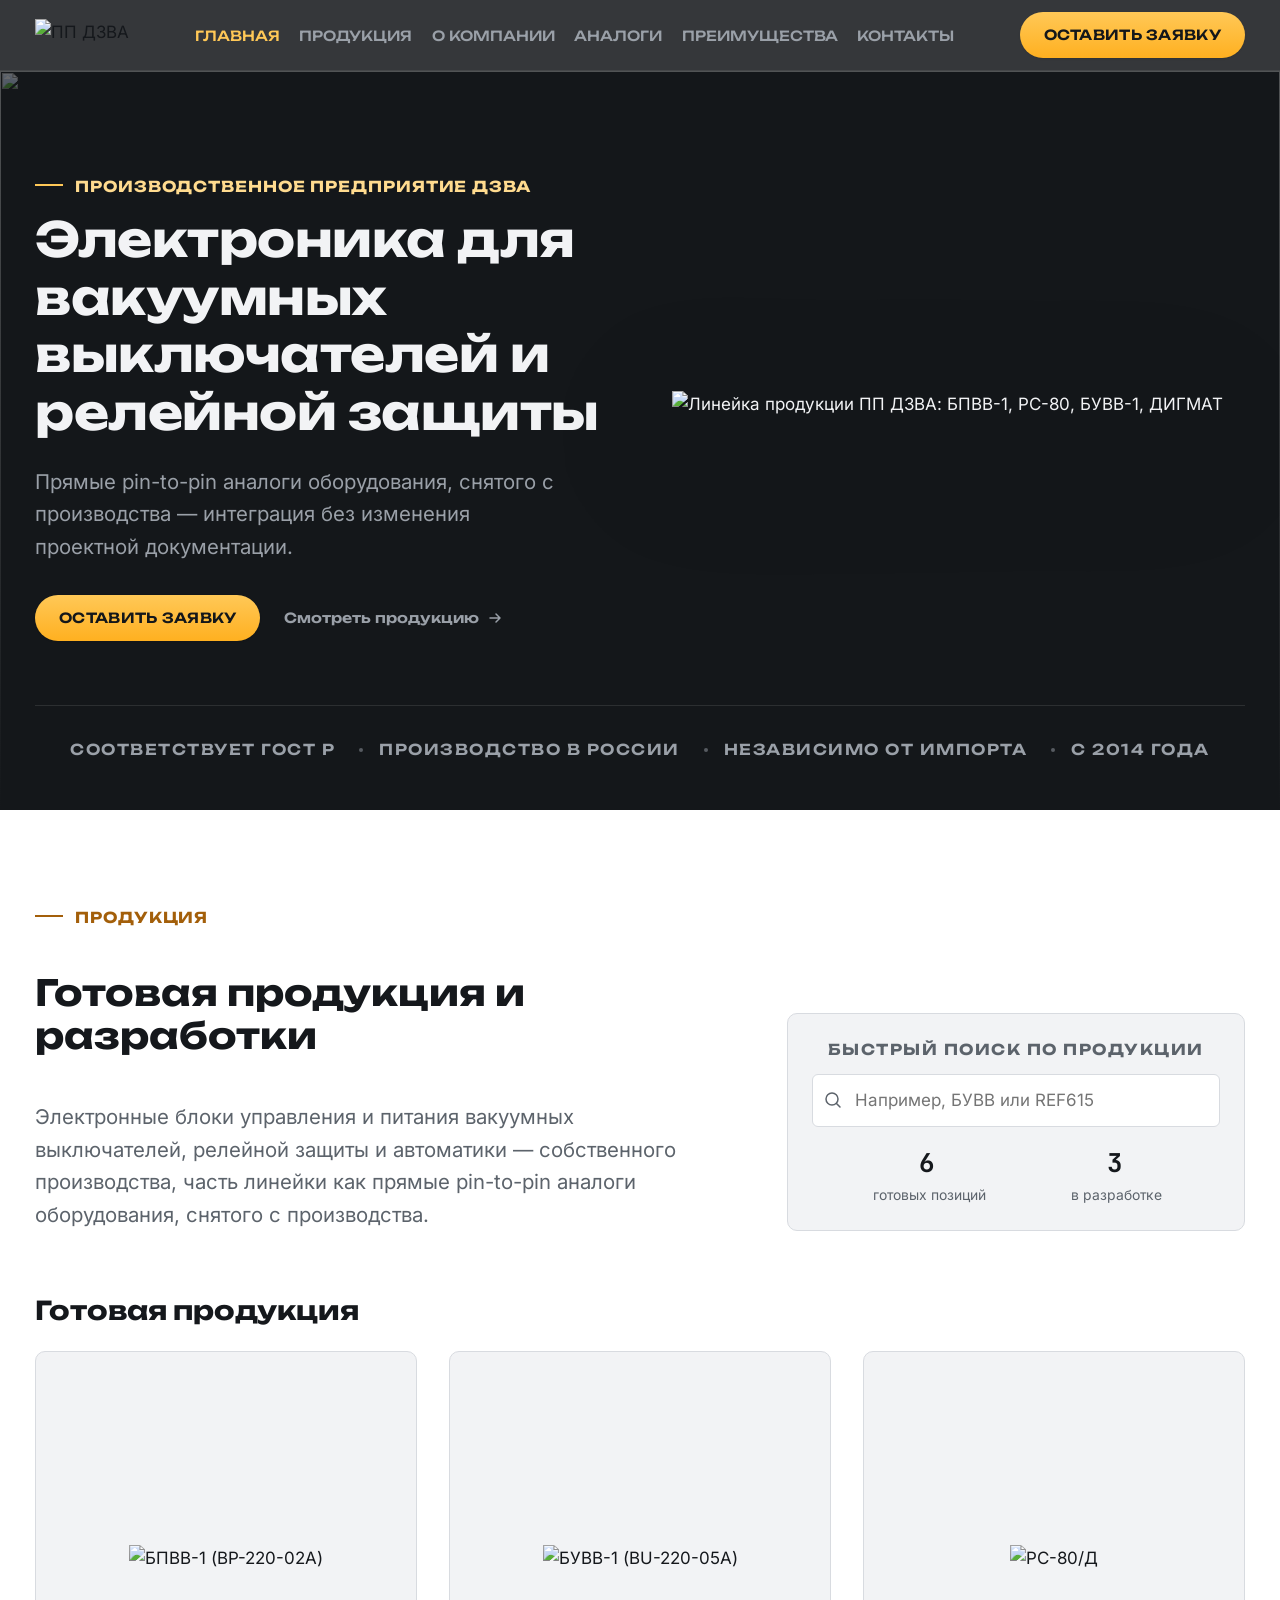
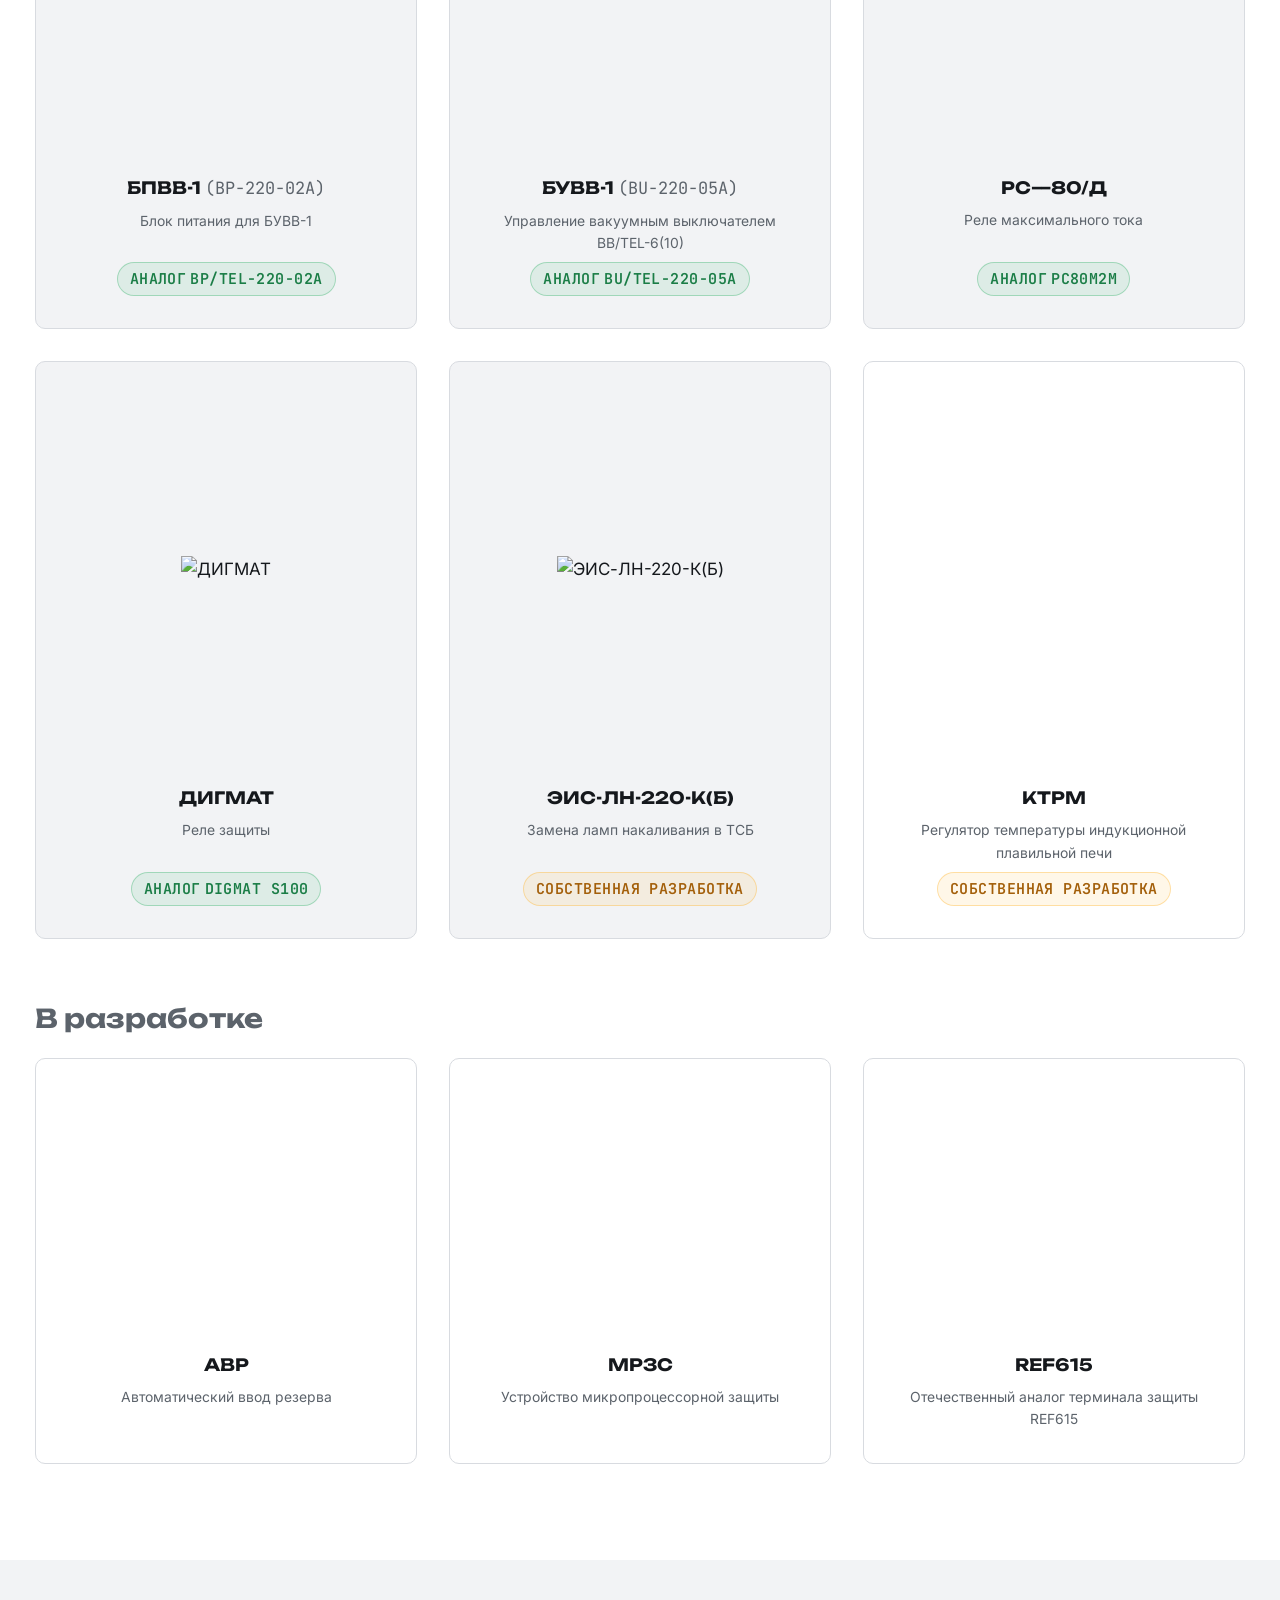
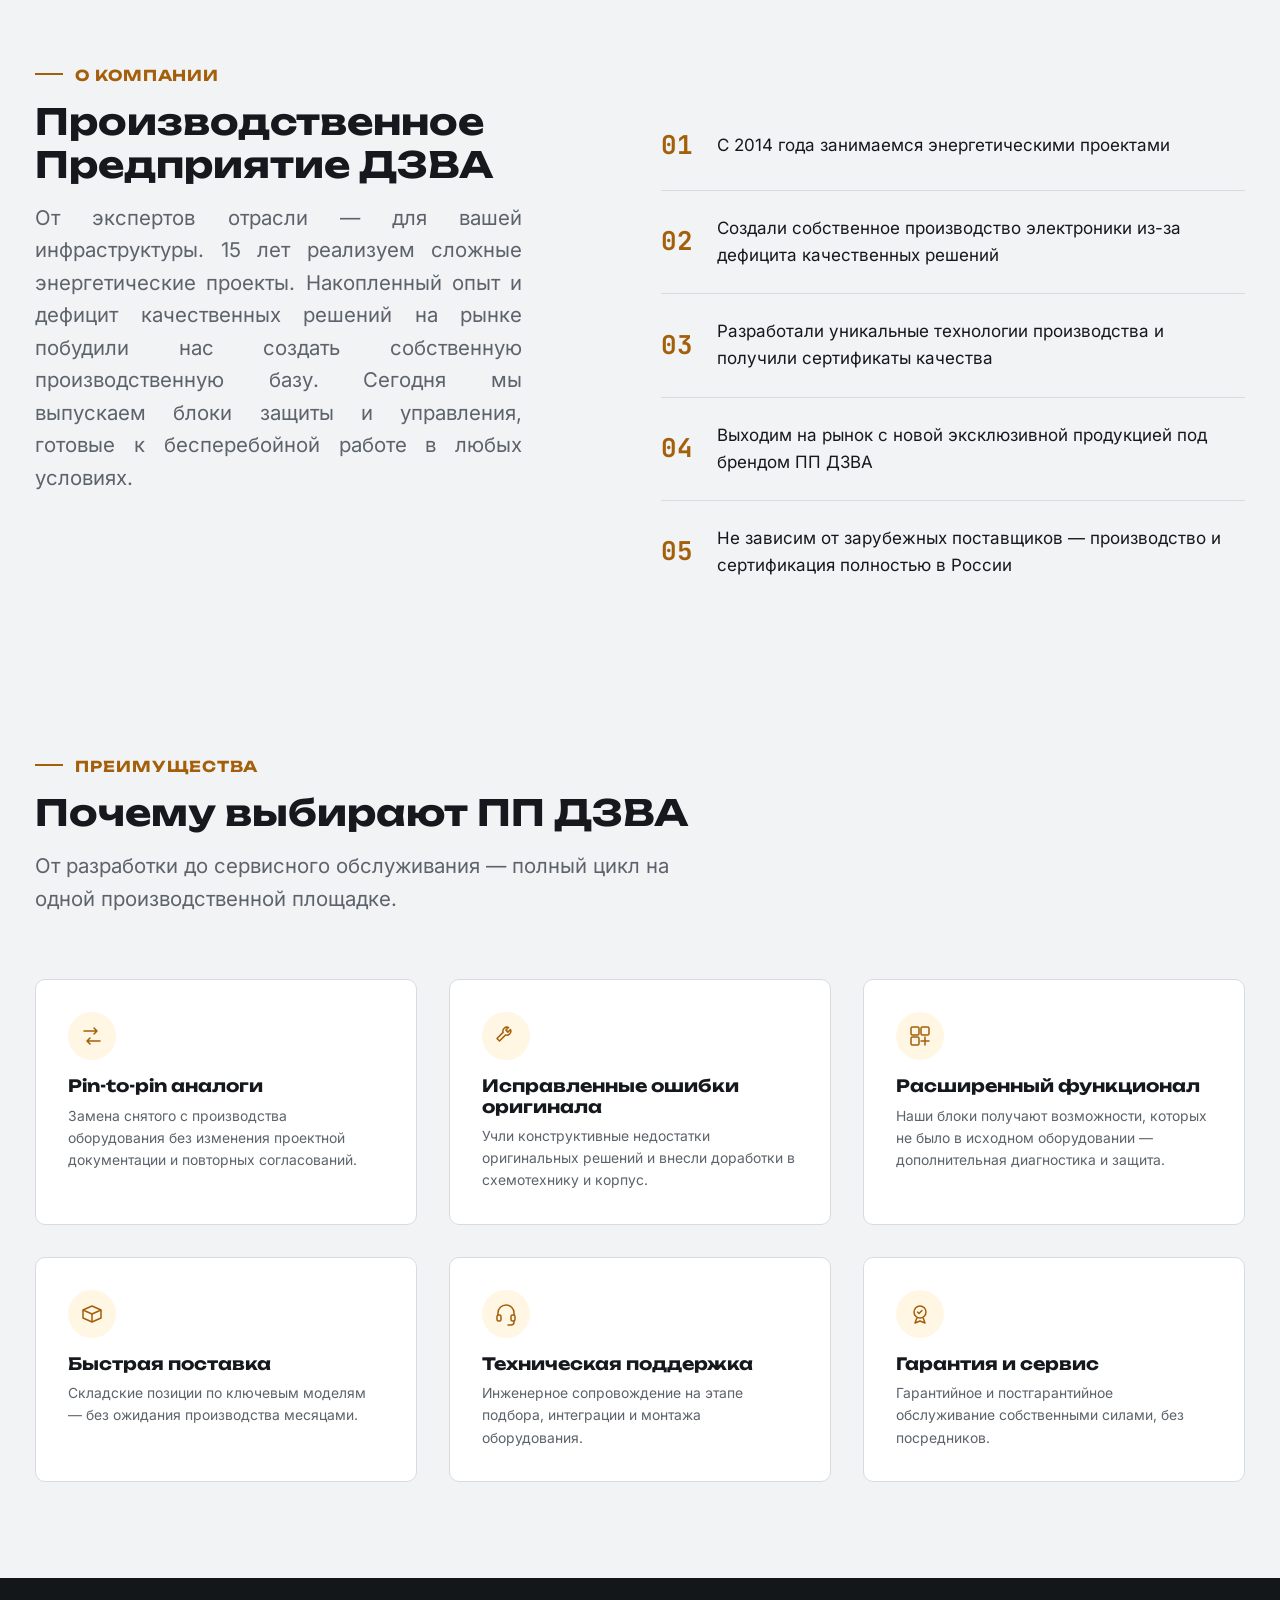
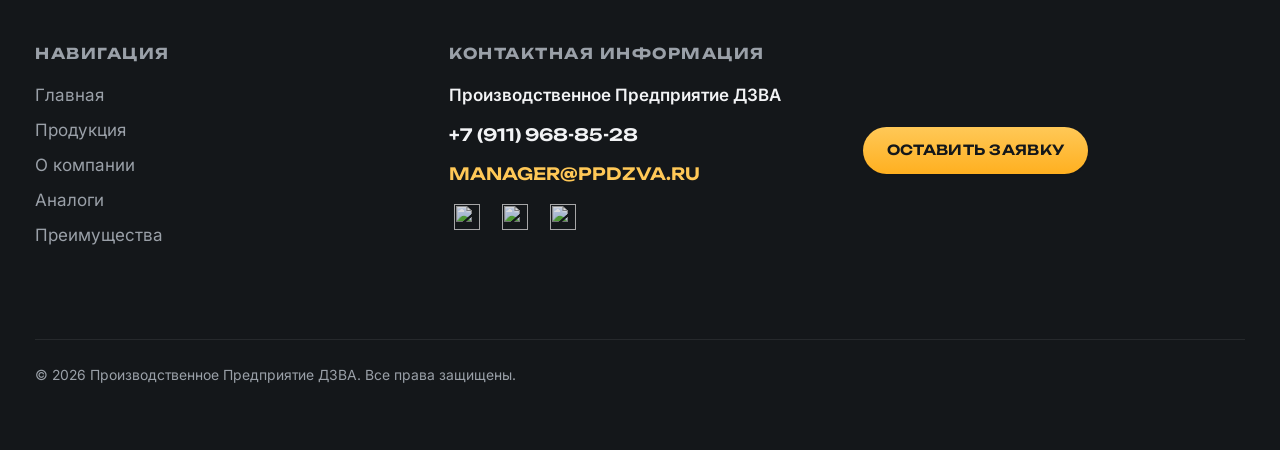
==== index.html @ 88341c97 "Fix trust-strip year typo and heading overflow on narrow screens Trust strip said "С 2024 года" whil" ====
<!DOCTYPE html>
<html lang="ru">
<head>
  <meta charset="UTF-8" />
  <meta name="viewport" content="width=device-width, initial-scale=1.0" />
  <title>ПП ДЗВА — аналоги оборудования вакуумных выключателей и релейной защиты</title>
  <meta
    name="description"
    content="Производственное Предприятие ДЗВА — pin-to-pin аналоги электронных блоков вакуумных выключателей и релейной защиты, снятых с производства или ушедших с рынка. Производство в России."
  />

  <meta property="og:type" content="website" />
  <meta property="og:site_name" content="ПП ДЗВА" />
  <meta property="og:title" content="ПП ДЗВА — аналоги оборудования вакуумных выключателей и релейной защиты" />
  <meta
    property="og:description"
    content="Pin-to-pin аналоги электронных блоков, снятых с производства или ушедших с рынка. Производство в России."
  />
  <!-- TODO: заменить на абсолютный URL после публикации сайта (домен ещё не определён) -->
  <meta property="og:image" content="img/hero/product-lineup.png" />

  <link rel="icon" href="img/icons/favicon.ico" />
  <link rel="stylesheet" href="css/fonts.css" />
  <link rel="stylesheet" href="css/tokens.css" />
  <link rel="stylesheet" href="css/base.css" />
  <link rel="stylesheet" href="css/components.css" />
  <link rel="stylesheet" href="css/home.css" />
</head>
<body>
  <!-- Затемнение и попап заявки — общие на все страницы, поведение см. js/components/popup.js -->
  <div class="overlay" id="overlay"></div>
  <div class="popup" id="popup" role="dialog" aria-modal="true" aria-labelledby="popup-title">
    <button class="popup__close" type="button" data-popup-close aria-label="Закрыть">&times;</button>
    <img src="img/icons/fz152-cat.png" alt="" class="popup__image" />
    <h2 id="popup-title" class="popup__title">Мы не собираем персональные данные</h2>
    <p class="popup__text">
      Мы честно пытались прочитать ФЗ-152, но уснули на второй странице. Чтобы не злить Роскомнадзор и крепко спать,
      мы просто не собираем ваши данные.
    </p>
    <p class="popup__text popup__text--strong">Напишите или позвоните нам</p>
    <div class="popup__contacts">
      <a href="tel:+79119688528" class="popup__phone">+7 (911) 968-85-28</a>
      <a href="mailto:manager@ppdzva.ru?subject=Запрос из сайта" class="popup__mail">MANAGER@PPDZVA.RU</a>
    </div>
    <button class="btn btn--outline popup__ok" type="button" data-popup-close>Хорошо</button>
  </div>

  <!-- Общая шапка — переносится без изменений на все страницы (products/*.html, analogs.html) -->
  <header class="site-header">
    <div class="container site-header__row">
      <a href="index.html" class="site-header__logo">
        <img src="img/icons/logo-dzva.png" alt="ПП ДЗВА" class="site-header__logo-img" />
      </a>
      <nav class="site-nav">
        <button class="site-nav__burger" type="button" aria-expanded="false" aria-controls="site-nav-list" aria-label="Открыть меню">
          <span class="site-nav__burger-line"></span>
          <span class="site-nav__burger-line"></span>
          <span class="site-nav__burger-line"></span>
        </button>
        <ul class="site-nav__list" id="site-nav-list">
          <li><a href="index.html#hero" class="site-nav__link site-nav__link--active">Главная</a></li>
          <li><a href="index.html#products" class="site-nav__link">Продукция</a></li>
          <li><a href="index.html#about" class="site-nav__link">О компании</a></li>
          <li><a href="analogs.html" class="site-nav__link">Аналоги</a></li>
          <li><a href="index.html#advantages" class="site-nav__link">Преимущества</a></li>
          <li><a href="index.html#contacts" class="site-nav__link">Контакты</a></li>
        </ul>
      </nav>
      <button class="btn btn--gold site-header__cta" type="button" data-popup-open>Оставить заявку</button>
    </div>
  </header>

  <main>
    <!-- ============ HERO ============ -->
    <section class="hero" id="hero">
      <div class="hero__bg" aria-hidden="true">
        <img src="img/backgrounds/hero-circuit.jpg" alt="" loading="eager" />
      </div>
      <div class="container hero__inner">
        <div class="hero__copy">
          <p class="hero__eyebrow">
            <span class="hero__eyebrow-mark" aria-hidden="true"></span>
            Производственное Предприятие&nbsp;ДЗВА
          </p>
          <h1 class="hero__title">Электроника для вакуумных выключателей и релейной защиты</h1>
          <p class="hero__fact">
            Прямые pin-to-pin аналоги оборудования, снятого с производства — интеграция без изменения проектной
            документации.
          </p>
          <div class="hero__actions">
            <button class="btn btn--gold" type="button" data-popup-open>Оставить заявку</button>
            <a href="#products" class="hero__scroll-hint">
              Смотреть продукцию
              <svg width="16" height="16" viewBox="0 0 16 16" fill="none" aria-hidden="true">
                <path d="M3 8h10M9 4l4 4-4 4" stroke="currentColor" stroke-width="1.5" stroke-linecap="round" stroke-linejoin="round" />
              </svg>
            </a>
          </div>
        </div>
        <div class="hero__visual">
          <img
            src="img/hero/product-lineup.png"
            alt="Линейка продукции ПП ДЗВА: БПВВ-1, РС-80, БУВВ-1, ДИГМАТ"
            class="hero__visual-img"
            loading="eager"
          />
        </div>
      </div>
      <div class="container">
        <div class="trust-strip">
          <span class="trust-strip__item">Соответствует ГОСТ Р</span>
          <span class="trust-strip__item">Производство в России</span>
          <span class="trust-strip__item">Независимо от импорта</span>
          <span class="trust-strip__item">С 2014 года</span>
        </div>
      </div>
    </section>

    <!-- ============ ПРОДУКЦИЯ ============ -->
    <section class="products" id="products">
      <div class="container">
        <div class="products__intro-row">
          <div class="products__intro">
            <p class="section-eyebrow">
              <span class="section-eyebrow-mark" aria-hidden="true"></span>
              Продукция
            </p>
            <h2 class="products__title">Готовая продукция и разработки</h2>
            <p class="products__lead">
              Электронные блоки управления и питания вакуумных выключателей, релейной защиты и автоматики —
              собственного производства, часть линейки как прямые pin-to-pin аналоги оборудования, снятого с
              производства.
            </p>
          </div>
          <div class="products__finder">
            <label for="product-search" class="products__finder-label">Быстрый поиск по продукции</label>
            <div class="products__finder-input-wrap">
              <svg width="18" height="18" viewBox="0 0 18 18" fill="none" aria-hidden="true" class="products__finder-icon">
                <circle cx="8" cy="8" r="6" stroke="currentColor" stroke-width="1.5" />
                <path d="M16 16L12.5 12.5" stroke="currentColor" stroke-width="1.5" stroke-linecap="round" />
              </svg>
              <input
                type="search"
                id="product-search"
                class="products__finder-input"
                placeholder="Например, БУВВ или REF615"
                autocomplete="off"
              />
            </div>
            <p class="products__finder-empty" data-search-empty hidden>Ничего не найдено — попробуйте другой запрос.</p>
            <div class="products__finder-stats">
              <span><strong>6</strong>&nbsp;готовых позиций</span>
              <span><strong>3</strong>&nbsp;в разработке</span>
            </div>
          </div>
        </div>

        <h3 class="products__group-title">Готовая продукция</h3>
        <div class="product-grid">
          <a href="products/bpvv.html" class="product-card">
            <div class="product-card__img-wrap">
              <img src="img/products/bpvv/bpvv-card.png" alt="БПВВ-1 (BP-220-02A)" class="product-card__img" loading="lazy" />
            </div>
            <p class="product-card__name">БПВВ-1 <span class="product-card__code">(BP-220-02A)</span></p>
            <p class="product-card__subname">Блок питания для БУВВ-1</p>
            <span class="badge badge--analog">Аналог <span class="badge__code">BP/TEL-220-02A</span></span>
          </a>
          <a href="products/buvv.html" class="product-card">
            <div class="product-card__img-wrap">
              <img src="img/products/buvv/buvv-card.png" alt="БУВВ-1 (BU-220-05A)" class="product-card__img" loading="lazy" />
            </div>
            <p class="product-card__name">БУВВ-1 <span class="product-card__code">(BU-220-05A)</span></p>
            <p class="product-card__subname">Управление вакуумным выключателем <span class="nowrap">ВВ/TEL-6(10)</span></p>
            <span class="badge badge--analog">Аналог <span class="badge__code">BU/TEL-220-05A</span></span>
          </a>
          <a href="products/rs80.html" class="product-card">
            <div class="product-card__img-wrap">
              <img src="img/products/rs80/rs80-card.png" alt="РС-80/Д" class="product-card__img" loading="lazy" />
            </div>
            <p class="product-card__name">РС—80/Д</p>
            <p class="product-card__subname">Реле максимального тока</p>
            <span class="badge badge--analog">Аналог <span class="badge__code">РС80М2М</span></span>
          </a>
          <a href="products/digmat.html" class="product-card">
            <div class="product-card__img-wrap">
              <img src="img/products/digmat/digmat-card.png" alt="ДИГМАТ" class="product-card__img" loading="lazy" />
            </div>
            <p class="product-card__name">ДИГМАТ</p>
            <p class="product-card__subname">Реле защиты</p>
            <span class="badge badge--analog">Аналог <span class="badge__code">DIGmat S100</span></span>
          </a>
          <a href="products/eis-ln-220-kb.html" class="product-card">
            <div class="product-card__img-wrap">
              <img src="img/products/eis-ln-220-kb/eis1.webp" alt="ЭИС-ЛН-220-К(Б)" class="product-card__img" loading="lazy" />
            </div>
            <p class="product-card__name">ЭИС-ЛН-220-К(Б)</p>
            <p class="product-card__subname">Замена ламп накаливания в ТСБ</p>
            <span class="badge badge--original">Собственная разработка</span>
          </a>
          <div class="product-card product-card--pending">
            <div class="product-card__img-wrap">
              <img src="img/icons/placeholder-device.png" alt="" class="product-card__img" loading="lazy" />
            </div>
            <p class="product-card__name">КТРМ</p>
            <p class="product-card__subname">Регулятор температуры индукционной плавильной печи</p>
            <span class="badge badge--original">Собственная разработка</span>
          </div>
        </div>

        <h3 class="products__group-title products__group-title--dev">В разработке</h3>
        <div class="product-grid product-grid--dev">
          <div class="product-card product-card--dev">
            <div class="product-card__img-wrap">
              <img src="img/icons/placeholder-device.png" alt="" class="product-card__img" loading="lazy" />
            </div>
            <p class="product-card__name">АВР</p>
            <p class="product-card__subname">Автоматический ввод резерва</p>
          </div>
          <div class="product-card product-card--dev">
            <div class="product-card__img-wrap">
              <img src="img/icons/placeholder-device.png" alt="" class="product-card__img" loading="lazy" />
            </div>
            <p class="product-card__name">МРЗС</p>
            <p class="product-card__subname">Устройство микропроцессорной защиты</p>
          </div>
          <div class="product-card product-card--dev">
            <div class="product-card__img-wrap">
              <img src="img/icons/placeholder-device.png" alt="" class="product-card__img" loading="lazy" />
            </div>
            <p class="product-card__name">REF615</p>
            <p class="product-card__subname">Отечественный аналог терминала защиты REF615</p>
          </div>
        </div>
      </div>
    </section>

    <!-- ============ О КОМПАНИИ ============ -->
    <section class="about" id="about">
      <div class="container about__inner">
        <div class="about__intro">
          <p class="section-eyebrow">
            <span class="section-eyebrow-mark" aria-hidden="true"></span>
            О компании
          </p>
          <h2 class="about__title">Производственное Предприятие ДЗВА</h2>
          <p class="about__lead">
            От экспертов отрасли — для вашей инфраструктуры. 15 лет реализуем сложные энергетические проекты.
            Накопленный опыт и дефицит качественных решений на рынке побудили нас создать собственную
            производственную базу. Сегодня мы выпускаем блоки защиты и управления, готовые к бесперебойной работе в
            любых условиях.
          </p>
        </div>
        <ul class="about__facts">
          <li class="about__fact">
            <span class="about__fact-index">01</span>
            <p class="about__fact-text">С 2014 года занимаемся энергетическими проектами</p>
          </li>
          <li class="about__fact">
            <span class="about__fact-index">02</span>
            <p class="about__fact-text">Создали собственное производство электроники из-за дефицита качественных решений</p>
          </li>
          <li class="about__fact">
            <span class="about__fact-index">03</span>
            <p class="about__fact-text">Разработали уникальные технологии производства и получили сертификаты качества</p>
          </li>
          <li class="about__fact">
            <span class="about__fact-index">04</span>
            <p class="about__fact-text">Выходим на рынок с новой эксклюзивной продукцией под брендом ПП ДЗВА</p>
          </li>
          <li class="about__fact">
            <span class="about__fact-index">05</span>
            <p class="about__fact-text">Не зависим от зарубежных поставщиков — производство и сертификация полностью в России</p>
          </li>
        </ul>
      </div>
    </section>

    <!-- ============ ПРЕИМУЩЕСТВА ============ -->
    <section class="advantages" id="advantages">
      <div class="container">
        <div class="advantages__intro">
          <p class="section-eyebrow">
            <span class="section-eyebrow-mark" aria-hidden="true"></span>
            Преимущества
          </p>
          <h2 class="advantages__title">Почему выбирают ПП ДЗВА</h2>
          <p class="advantages__lead">
            От разработки до сервисного обслуживания — полный цикл на одной производственной площадке.
          </p>
        </div>
        <div class="advantages__grid">
          <div class="advantage-card">
            <div class="advantage-card__icon" aria-hidden="true">
              <svg width="24" height="24" viewBox="0 0 24 24" fill="none">
                <path d="M4 7h13M17 7l-3-3M17 7l-3 3" stroke="currentColor" stroke-width="1.5" stroke-linecap="round" stroke-linejoin="round" />
                <path d="M20 17H7M7 17l3-3M7 17l3 3" stroke="currentColor" stroke-width="1.5" stroke-linecap="round" stroke-linejoin="round" />
              </svg>
            </div>
            <h3 class="advantage-card__title">Pin-to-pin аналоги</h3>
            <p class="advantage-card__text">
              Замена снятого с производства оборудования без изменения проектной документации и повторных
              согласований.
            </p>
          </div>
          <div class="advantage-card">
            <div class="advantage-card__icon" aria-hidden="true">
              <svg width="24" height="24" viewBox="0 0 24 24" fill="none">
                <path d="M14.5 3.5a4 4 0 0 0-5.4 4.9L3 14.5 5.5 17l6.1-6.1a4 4 0 0 0 4.9-5.4l-2.6 2.6-2-2 2.6-2.6Z" stroke="currentColor" stroke-width="1.5" stroke-linejoin="round" />
              </svg>
            </div>
            <h3 class="advantage-card__title">Исправленные ошибки оригинала</h3>
            <p class="advantage-card__text">
              Учли конструктивные недостатки оригинальных решений и внесли доработки в схемотехнику и корпус.
            </p>
          </div>
          <div class="advantage-card">
            <div class="advantage-card__icon" aria-hidden="true">
              <svg width="24" height="24" viewBox="0 0 24 24" fill="none">
                <rect x="3" y="3" width="8" height="8" rx="1.5" stroke="currentColor" stroke-width="1.5" />
                <rect x="13" y="3" width="8" height="8" rx="1.5" stroke="currentColor" stroke-width="1.5" />
                <rect x="3" y="13" width="8" height="8" rx="1.5" stroke="currentColor" stroke-width="1.5" />
                <path d="M17 13v8M13 17h8" stroke="currentColor" stroke-width="1.5" stroke-linecap="round" />
              </svg>
            </div>
            <h3 class="advantage-card__title">Расширенный функционал</h3>
            <p class="advantage-card__text">
              Наши блоки получают возможности, которых не было в исходном оборудовании — дополнительная диагностика и защита.
            </p>
          </div>
          <div class="advantage-card">
            <div class="advantage-card__icon" aria-hidden="true">
              <svg width="24" height="24" viewBox="0 0 24 24" fill="none">
                <path d="M3 8l9-4 9 4-9 4-9-4Z" stroke="currentColor" stroke-width="1.5" stroke-linejoin="round" />
                <path d="M3 8v8l9 4 9-4V8" stroke="currentColor" stroke-width="1.5" stroke-linejoin="round" />
                <path d="M12 12v8" stroke="currentColor" stroke-width="1.5" />
              </svg>
            </div>
            <h3 class="advantage-card__title">Быстрая поставка</h3>
            <p class="advantage-card__text">
              Складские позиции по ключевым моделям — без ожидания производства месяцами.
            </p>
          </div>
          <div class="advantage-card">
            <div class="advantage-card__icon" aria-hidden="true">
              <svg width="24" height="24" viewBox="0 0 24 24" fill="none">
                <path d="M4 13v-2a8 8 0 0 1 16 0v2" stroke="currentColor" stroke-width="1.5" stroke-linecap="round" />
                <rect x="3" y="13" width="4" height="6" rx="1.5" stroke="currentColor" stroke-width="1.5" />
                <rect x="17" y="13" width="4" height="6" rx="1.5" stroke="currentColor" stroke-width="1.5" />
                <path d="M20 19v1a3 3 0 0 1-3 3h-3" stroke="currentColor" stroke-width="1.5" stroke-linecap="round" />
              </svg>
            </div>
            <h3 class="advantage-card__title">Техническая поддержка</h3>
            <p class="advantage-card__text">
              Инженерное сопровождение на этапе подбора, интеграции и монтажа оборудования.
            </p>
          </div>
          <div class="advantage-card">
            <div class="advantage-card__icon" aria-hidden="true">
              <svg width="24" height="24" viewBox="0 0 24 24" fill="none">
                <circle cx="12" cy="10" r="6" stroke="currentColor" stroke-width="1.5" />
                <path d="M9.5 10l1.5 1.5 3-3" stroke="currentColor" stroke-width="1.5" stroke-linecap="round" stroke-linejoin="round" />
                <path d="M9 15.5L7 21l5-2 5 2-2-5.5" stroke="currentColor" stroke-width="1.5" stroke-linejoin="round" />
              </svg>
            </div>
            <h3 class="advantage-card__title">Гарантия и сервис</h3>
            <p class="advantage-card__text">
              Гарантийное и постгарантийное обслуживание собственными силами, без посредников.
            </p>
          </div>
        </div>
      </div>
    </section>
  </main>

  <!-- Общий футер — переносится без изменений на все страницы -->
  <footer class="site-footer" id="contacts">
    <div class="container site-footer__grid">
      <nav class="site-footer__nav">
        <p class="site-footer__heading">Навигация</p>
        <ul class="site-footer__nav-list">
          <li><a href="index.html#hero" class="site-footer__link">Главная</a></li>
          <li><a href="index.html#products" class="site-footer__link">Продукция</a></li>
          <li><a href="index.html#about" class="site-footer__link">О компании</a></li>
          <li><a href="analogs.html" class="site-footer__link">Аналоги</a></li>
          <li><a href="index.html#advantages" class="site-footer__link">Преимущества</a></li>
        </ul>
      </nav>
      <div class="site-footer__contacts">
        <p class="site-footer__heading">Контактная информация</p>
        <p class="site-footer__legal">Производственное Предприятие&nbsp;ДЗВА</p>
        <a href="tel:+79119688528" class="site-footer__phone">+7 (911) 968-85-28</a>
        <a href="mailto:manager@ppdzva.ru?subject=Запрос из сайта" class="site-footer__mail">MANAGER@PPDZVA.RU</a>
        <div class="site-footer__icons">
          <a href="tel:+79119688528" aria-label="Позвонить"><img src="img/icons/phone.svg" alt="" /></a>
          <a href="tg://resolve?domain=Ligilement" aria-label="Telegram"><img src="img/icons/telegram.svg" alt="" /></a>
          <a href="https://wa.me/79119688528" aria-label="WhatsApp"><img src="img/icons/whatsapp.svg" alt="" /></a>
        </div>
      </div>
      <div class="site-footer__cta">
        <button class="btn btn--gold" type="button" data-popup-open>Оставить заявку</button>
      </div>
      <div class="site-footer__bottom">© 2026 Производственное Предприятие&nbsp;ДЗВА. Все права защищены.</div>
    </div>
  </footer>

  <!-- TODO: заменить 12345678 на реальный номер счётчика Яндекс.Метрики (см. js/analytics.js) -->
  <noscript>
    <div><img src="https://mc.yandex.ru/watch/12345678" style="position: absolute; left: -9999px" alt="" /></div>
  </noscript>

  <script src="js/components/burger-menu.js"></script>
  <script src="js/components/popup.js"></script>
  <script src="js/components/product-search.js"></script>
  <script src="js/components/gallery.js"></script>
  <script src="js/components/spec-table.js"></script>
  <script src="js/components/nav-active.js"></script>
  <script src="js/analytics.js"></script>
  <script src="js/main.js"></script>
</body>
</html>
---- css/fonts.css ----
/* Self-hosted шрифты — без зависимости от Google Fonts CDN на проде.
   Каждый вес разбит на latin/cyrillic по unicode-range, чтобы браузер грузил
   только нужный подкомплект глифов. */

/* ---------- Unbounded (заголовки) ---------- */
@font-face {
  font-family: "Unbounded";
  font-display: swap;
  font-weight: 500;
  font-style: normal;
  src: url("../fonts/Unbounded-Medium-latin.woff2") format("woff2");
  unicode-range: U+0000-00FF, U+0131, U+0152-0153, U+02BB-02BC, U+2000-206F, U+20AC, U+2122;
}
@font-face {
  font-family: "Unbounded";
  font-display: swap;
  font-weight: 500;
  font-style: normal;
  src: url("../fonts/Unbounded-Medium-cyrillic.woff2") format("woff2");
  unicode-range: U+0400-045F, U+0490-0491, U+04B0-04B1, U+2116;
}
@font-face {
  font-family: "Unbounded";
  font-display: swap;
  font-weight: 600;
  font-style: normal;
  src: url("../fonts/Unbounded-SemiBold-latin.woff2") format("woff2");
  unicode-range: U+0000-00FF, U+0131, U+0152-0153, U+02BB-02BC, U+2000-206F, U+20AC, U+2122;
}
@font-face {
  font-family: "Unbounded";
  font-display: swap;
  font-weight: 600;
  font-style: normal;
  src: url("../fonts/Unbounded-SemiBold-cyrillic.woff2") format("woff2");
  unicode-range: U+0400-045F, U+0490-0491, U+04B0-04B1, U+2116;
}
@font-face {
  font-family: "Unbounded";
  font-display: swap;
  font-weight: 700;
  font-style: normal;
  src: url("../fonts/Unbounded-Bold-latin.woff2") format("woff2");
  unicode-range: U+0000-00FF, U+0131, U+0152-0153, U+02BB-02BC, U+2000-206F, U+20AC, U+2122;
}
@font-face {
  font-family: "Unbounded";
  font-display: swap;
  font-weight: 700;
  font-style: normal;
  src: url("../fonts/Unbounded-Bold-cyrillic.woff2") format("woff2");
  unicode-range: U+0400-045F, U+0490-0491, U+04B0-04B1, U+2116;
}
@font-face {
  font-family: "Unbounded";
  font-display: swap;
  font-weight: 800;
  font-style: normal;
  src: url("../fonts/Unbounded-ExtraBold-latin.woff2") format("woff2");
  unicode-range: U+0000-00FF, U+0131, U+0152-0153, U+02BB-02BC, U+2000-206F, U+20AC, U+2122;
}
@font-face {
  font-family: "Unbounded";
  font-display: swap;
  font-weight: 800;
  font-style: normal;
  src: url("../fonts/Unbounded-ExtraBold-cyrillic.woff2") format("woff2");
  unicode-range: U+0400-045F, U+0490-0491, U+04B0-04B1, U+2116;
}

@font-face {
  font-family: "Unbounded";
  font-display: swap;
  font-weight: 900;
  font-style: normal;
  src: url("../fonts/Unbounded-ExtraBold-latin.woff2") format("woff2");
  unicode-range: U+0000-00FF, U+0131, U+0152-0153, U+02BB-02BC, U+2000-206F, U+20AC, U+2122;
}
@font-face {
  font-family: "Unbounded";
  font-display: swap;
  font-weight: 900;
  font-style: normal;
  src: url("../fonts/Unbounded-ExtraBold-cyrillic.woff2") format("woff2");
  unicode-range: U+0400-045F, U+0490-0491, U+04B0-04B1, U+2116;
}

/* ---------- Inter (текст) ---------- */
@font-face {
  font-family: "Inter";
  font-display: swap;
  font-weight: 400;
  font-style: normal;
  src: url("../fonts/Inter-Regular-latin.woff2") format("woff2");
  unicode-range: U+0000-00FF, U+0131, U+0152-0153, U+02BB-02BC, U+2000-206F, U+20AC, U+2122;
}
@font-face {
  font-family: "Inter";
  font-display: swap;
  font-weight: 400;
  font-style: normal;
  src: url("../fonts/Inter-Regular-cyrillic.woff2") format("woff2");
  unicode-range: U+0400-045F, U+0490-0491, U+04B0-04B1, U+2116;
}
@font-face {
  font-family: "Inter";
  font-display: swap;
  font-weight: 500;
  font-style: normal;
  src: url("../fonts/Inter-Medium-latin.woff2") format("woff2");
  unicode-range: U+0000-00FF, U+0131, U+0152-0153, U+02BB-02BC, U+2000-206F, U+20AC, U+2122;
}
@font-face {
  font-family: "Inter";
  font-display: swap;
  font-weight: 500;
  font-style: normal;
  src: url("../fonts/Inter-Medium-cyrillic.woff2") format("woff2");
  unicode-range: U+0400-045F, U+0490-0491, U+04B0-04B1, U+2116;
}
@font-face {
  font-family: "Inter";
  font-display: swap;
  font-weight: 600;
  font-style: normal;
  src: url("../fonts/Inter-SemiBold-latin.woff2") format("woff2");
  unicode-range: U+0000-00FF, U+0131, U+0152-0153, U+02BB-02BC, U+2000-206F, U+20AC, U+2122;
}
@font-face {
  font-family: "Inter";
  font-display: swap;
  font-weight: 600;
  font-style: normal;
  src: url("../fonts/Inter-SemiBold-cyrillic.woff2") format("woff2");
  unicode-range: U+0400-045F, U+0490-0491, U+04B0-04B1, U+2116;
}
@font-face {
  font-family: "Inter";
  font-display: swap;
  font-weight: 700;
  font-style: normal;
  src: url("../fonts/Inter-Bold-latin.woff2") format("woff2");
  unicode-range: U+0000-00FF, U+0131, U+0152-0153, U+02BB-02BC, U+2000-206F, U+20AC, U+2122;
}
@font-face {
  font-family: "Inter";
  font-display: swap;
  font-weight: 700;
  font-style: normal;
  src: url("../fonts/Inter-Bold-cyrillic.woff2") format("woff2");
  unicode-range: U+0400-045F, U+0490-0491, U+04B0-04B1, U+2116;
}

/* ---------- JetBrains Mono (коды моделей, характеристики, цифры) ---------- */
@font-face {
  font-family: "JetBrains Mono";
  font-display: swap;
  font-weight: 400;
  font-style: normal;
  src: url("../fonts/JetBrainsMono-Regular-latin.woff2") format("woff2");
  unicode-range: U+0000-00FF, U+0131, U+0152-0153, U+02BB-02BC, U+2000-206F, U+20AC, U+2122;
}
@font-face {
  font-family: "JetBrains Mono";
  font-display: swap;
  font-weight: 400;
  font-style: normal;
  src: url("../fonts/JetBrainsMono-Regular-cyrillic.woff2") format("woff2");
  unicode-range: U+0400-045F, U+0490-0491, U+04B0-04B1, U+2116;
}
@font-face {
  font-family: "JetBrains Mono";
  font-display: swap;
  font-weight: 500;
  font-style: normal;
  src: url("../fonts/JetBrainsMono-Medium-latin.woff2") format("woff2");
  unicode-range: U+0000-00FF, U+0131, U+0152-0153, U+02BB-02BC, U+2000-206F, U+20AC, U+2122;
}
@font-face {
  font-family: "JetBrains Mono";
  font-display: swap;
  font-weight: 500;
  font-style: normal;
  src: url("../fonts/JetBrainsMono-Medium-cyrillic.woff2") format("woff2");
  unicode-range: U+0400-045F, U+0490-0491, U+04B0-04B1, U+2116;
}
@font-face {
  font-family: "JetBrains Mono";
  font-display: swap;
  font-weight: 600;
  font-style: normal;
  src: url("../fonts/JetBrainsMono-SemiBold-latin.woff2") format("woff2");
  unicode-range: U+0000-00FF, U+0131, U+0152-0153, U+02BB-02BC, U+2000-206F, U+20AC, U+2122;
}
@font-face {
  font-family: "JetBrains Mono";
  font-display: swap;
  font-weight: 600;
  font-style: normal;
  src: url("../fonts/JetBrainsMono-SemiBold-cyrillic.woff2") format("woff2");
  unicode-range: U+0400-045F, U+0490-0491, U+04B0-04B1, U+2116;
}
@font-face {
  font-family: "JetBrains Mono";
  font-display: swap;
  font-weight: 700;
  font-style: normal;
  src: url("../fonts/JetBrainsMono-Bold-latin.woff2") format("woff2");
  unicode-range: U+0000-00FF, U+0131, U+0152-0153, U+02BB-02BC, U+2000-206F, U+20AC, U+2122;
}
@font-face {
  font-family: "JetBrains Mono";
  font-display: swap;
  font-weight: 700;
  font-style: normal;
  src: url("../fonts/JetBrainsMono-Bold-cyrillic.woff2") format("woff2");
  unicode-range: U+0400-045F, U+0490-0491, U+04B0-04B1, U+2116;
}
---- css/tokens.css ----
/*
  Design tokens — «ПП ДЗВА». Направление «Инженерная консоль»: графитовая база,
  один сигнальный акцент — amber (как индикаторная лампа на щитке), зелёный — только
  как статус «подтверждено/совместимо». Взято с реальных панелей БУВВ-1/БПВВ-1
  (жёлтые предупреждающие таблички, индикаторы «ПИТ.»/«АВАРИЯ», винтовые клеммники).
*/

:root {
  /* --- Цвет: графит (фон hero, header, footer) --- */
  --color-ink-900: #14171a;
  --color-ink-800: #1c2024;
  --color-ink-700: #262b30;
  --color-ink-600: #383f46;

  /* --- Цвет: сигнальный amber — единственный акцент действия/интерактива ---
     500/400/300 — яркие, только на тёмном фоне (контраст 1.83:1 на белом — не
     проходит WCAG). 700 — приглушённый, для текста/иконок/фокус-рамок на
     светлом фоне (5:1 на белом, проверено расчётом контраста). */
  --color-signal-amber-700: #a35f0a;
  --color-signal-amber-600: #d9860f;
  --color-signal-amber-500: #ffb020;
  --color-signal-amber-400: #ffc857;
  --color-signal-amber-300: #ffdb8f;

  /* --- Цвет: статус «подтверждено/совместимо» (индикатор «ГОТОВ») ---
     700 — для текста на светлом фоне (бейджи), 5.17:1 на белом. */
  --color-signal-green-700: #1a7d46;
  --color-signal-green-600: #1f9d55;
  --color-signal-green-500: #2fae66;
  --color-signal-green-400: #4fd88a;

  /* --- Нейтральные поверхности: сталь, не синева --- */
  --color-surface: #ffffff;
  --color-surface-alt: #f2f3f5;
  --color-surface-alt-2: #e6e8eb;
  --color-border: #d8dbe0;

  /* --- Текст --- */
  --color-text: #15181c;
  --color-text-muted: #5c636b;
  --color-text-on-dark: #f2f3f5;
  --color-text-on-dark-muted: #9aa0a8;

  /* --- Статус/предупреждение (красный с реальных табличек «ВНИМАНИЕ») --- */
  --color-success: var(--color-signal-green-500);
  --color-warning: #e5533d;

  /* --- Типографика: шрифты ---
     Unbounded — геометрический дисплейный шрифт с полноценной кириллицей, для
     заголовков/лейблов. Inter — тело текста. JetBrains Mono — коды моделей,
     характеристики, цифры (как показания на панели прибора). */
  --font-heading: "Unbounded", "Segoe UI", sans-serif;
  --font-body: "Inter", "Segoe UI", sans-serif;
  --font-mono: "JetBrains Mono", "Consolas", monospace;

  /* --- Типографика: адаптивные размеры через clamp() --- */
  --fs-h1: clamp(2.1rem, 1.55rem + 2.2vw, 3rem);
  --fs-h2: clamp(1.4rem, 1.05rem + 1.5vw, 2.25rem);
  --fs-h3: clamp(1.2rem, 1.02rem + 0.75vw, 1.625rem);
  --fs-lead: clamp(1.05rem, 0.95rem + 0.4vw, 1.375rem);
  --fs-body: clamp(0.95rem, 0.9rem + 0.2vw, 1.0625rem);
  --fs-small: clamp(0.8125rem, 0.79rem + 0.1vw, 0.9375rem);
  --fs-eyebrow: clamp(0.8125rem, 0.79rem + 0.2vw, 0.9375rem);

  --lh-heading: 1.2;
  --lh-body: 1.6;
  --ls-heading: -0.01em;
  --ls-eyebrow: 0.1em;

  /* --- Отступы: 8px-based шкала --- */
  --space-1: 0.25rem;
  --space-2: 0.5rem;
  --space-3: 0.75rem;
  --space-4: 1rem;
  --space-5: 1.5rem;
  --space-6: 2rem;
  --space-7: 3rem;
  --space-8: 4rem;
  --space-9: 6rem;
  --space-10: 8rem;

  /* --- Контейнер --- */
  --container-max: 1280px;
  --container-padding: clamp(1rem, 0.6rem + 2vw, 2.5rem);

  /* --- Радиусы: меньше, чем в SaaS-дефолте — деталь читается как техническая, не «мягкая» --- */
  --radius-sm: 3px;
  --radius-md: 6px;
  --radius-lg: 10px;
  --radius-pill: 999px;

  /* --- Тени --- */
  --shadow-sm: 0 1px 2px rgba(10, 12, 14, 0.1);
  --shadow-md: 0 8px 24px rgba(10, 12, 14, 0.16);
  --shadow-lg: 0 24px 64px rgba(10, 12, 14, 0.32);
  --shadow-glow-amber: 0 0 48px rgba(255, 176, 32, 0.35);

  /* --- Переходы --- */
  --ease-standard: cubic-bezier(0.4, 0, 0.2, 1);
  --duration-fast: 150ms;
  --duration-base: 250ms;
  --duration-slow: 450ms;

  /* --- Z-индексы --- */
  --z-header: 100;
  --z-popup: 200;
  --z-overlay: 190;
}
---- css/base.css ----
/* Ресет + базовые стили. Требует tokens.css и fonts.css, подключённых раньше. */

*,
*::before,
*::after {
  box-sizing: border-box;
  margin: 0;
  padding: 0;
}

html {
  -webkit-text-size-adjust: 100%;
  scroll-behavior: smooth;
}

body {
  min-height: 100vh;
  font-family: var(--font-body);
  font-size: var(--fs-body);
  line-height: var(--lh-body);
  color: var(--color-text);
  background: var(--color-surface);
  -webkit-font-smoothing: antialiased;
  text-rendering: optimizeLegibility;
}

img,
picture,
video,
svg {
  display: block;
  max-width: 100%;
}

a {
  color: inherit;
  text-decoration: none;
}

button,
input,
textarea,
select {
  font: inherit;
  color: inherit;
  background: none;
  border: none;
}

button {
  cursor: pointer;
}

ul,
ol {
  list-style: none;
}

h1,
h2,
h3,
h4 {
  font-family: var(--font-heading);
  line-height: var(--lh-heading);
  font-weight: 700;
  overflow-wrap: break-word;
}

@media (prefers-reduced-motion: reduce) {
  html {
    scroll-behavior: auto;
  }
  *,
  *::before,
  *::after {
    animation-duration: 0.01ms !important;
    animation-iteration-count: 1 !important;
    transition-duration: 0.01ms !important;
  }
}

/* Отступ под sticky-шапку при переходе по якорным ссылкам меню (#about, #products и т.д.) */
section[id] {
  scroll-margin-top: 88px;
}

:focus-visible {
  outline: 2px solid var(--color-signal-amber-700);
  outline-offset: 2px;
}

/* Утилита: для составных кодов/обозначений без пробелов (например "ВВ/TEL-6(10)"),
   у которых браузер иначе переносит строку посреди дефиса. */
.nowrap {
  white-space: nowrap;
}

.visually-hidden {
  position: absolute;
  width: 1px;
  height: 1px;
  padding: 0;
  margin: -1px;
  overflow: hidden;
  clip: rect(0, 0, 0, 0);
  white-space: nowrap;
  border: 0;
}

/* --- Контейнер --- */
.container {
  width: 100%;
  max-width: var(--container-max);
  margin-inline: auto;
  padding-inline: var(--container-padding);
}
---- css/components.css ----
/* Общие компоненты: header, nav, footer, popup/overlay, кнопки, trust-strip, badge.
   Используется на всех страницах. Требует tokens.css + base.css, подключённых раньше. */

/* ============ Кнопки ============ */
.btn {
  display: inline-flex;
  align-items: center;
  justify-content: center;
  gap: var(--space-2);
  padding: var(--space-3) var(--space-5);
  border-radius: var(--radius-pill);
  font-family: var(--font-heading);
  font-weight: 600;
  font-size: var(--fs-small);
  letter-spacing: 0.02em;
  text-transform: uppercase;
  white-space: nowrap;
  transition: transform var(--duration-fast) var(--ease-standard),
    box-shadow var(--duration-fast) var(--ease-standard),
    background-color var(--duration-fast) var(--ease-standard);
}

.btn--gold {
  background: linear-gradient(180deg, var(--color-signal-amber-400), var(--color-signal-amber-500));
  color: var(--color-ink-900);
  box-shadow: var(--shadow-sm);
}

.btn--gold:hover {
  background: linear-gradient(180deg, var(--color-signal-amber-400), var(--color-signal-amber-600));
  box-shadow: var(--shadow-md);
  transform: translateY(-1px);
}

.btn--outline {
  background: transparent;
  color: var(--color-text);
  border: 1.5px solid var(--color-border);
}

.btn--outline:hover {
  border-color: var(--color-ink-600);
  background: var(--color-surface-alt);
}

.btn--on-dark.btn--outline {
  color: var(--color-text-on-dark);
  border-color: rgba(243, 246, 250, 0.35);
}

.btn--on-dark.btn--outline:hover {
  border-color: var(--color-signal-amber-400);
  background: rgba(255, 255, 255, 0.06);
}

/* ============ Header ============ */
.site-header {
  position: sticky;
  top: 0;
  z-index: var(--z-header);
  background: rgba(20, 23, 26, 0.86);
  backdrop-filter: blur(12px);
  -webkit-backdrop-filter: blur(12px);
  border-bottom: 1px solid rgba(255, 255, 255, 0.08);
}

.site-header__row {
  display: flex;
  align-items: center;
  justify-content: space-between;
  gap: var(--space-5);
  padding-block: var(--space-3);
}

.site-header__logo {
  flex-shrink: 0;
}

.site-header__logo-img {
  height: clamp(22px, 1.6rem + 0.5vw, 32px);
  width: auto;
}

/* ============ Навигация ============ */
.site-nav {
  display: flex;
  align-items: center;
  flex: 1;
  justify-content: center;
}

.site-nav__list {
  display: flex;
  align-items: center;
  gap: clamp(0.75rem, 0.1rem + 1.4vw, 1.75rem);
}

.site-nav__link {
  font-family: var(--font-heading);
  font-size: var(--fs-small);
  font-weight: 500;
  letter-spacing: 0;
  text-transform: uppercase;
  color: var(--color-text-on-dark-muted);
  white-space: nowrap;
  transition: color var(--duration-fast) var(--ease-standard);
}

.site-nav__link:hover,
.site-nav__link--active {
  color: var(--color-signal-amber-400);
}

.site-nav__burger {
  display: none;
  flex-direction: column;
  justify-content: center;
  gap: 5px;
  width: 32px;
  height: 32px;
}

.site-nav__burger-line {
  display: block;
  height: 2px;
  width: 100%;
  background: var(--color-text-on-dark);
  transition: transform var(--duration-base) var(--ease-standard),
    opacity var(--duration-base) var(--ease-standard);
}

.site-nav__burger[aria-expanded="true"] .site-nav__burger-line:nth-child(1) {
  transform: translateY(7px) rotate(45deg);
}
.site-nav__burger[aria-expanded="true"] .site-nav__burger-line:nth-child(2) {
  opacity: 0;
}
.site-nav__burger[aria-expanded="true"] .site-nav__burger-line:nth-child(3) {
  transform: translateY(-7px) rotate(-45deg);
}

@media (max-width: 1199px) {
  .site-nav__burger {
    display: flex;
  }

  .site-nav {
    justify-content: flex-end;
  }

  .site-nav__list {
    position: fixed;
    inset: 64px 0 auto 0;
    flex-direction: column;
    align-items: center;
    gap: 0;
    background: var(--color-ink-800);
    border-bottom: 1px solid rgba(255, 255, 255, 0.08);
    padding: var(--space-4) var(--container-padding) var(--space-6);
    transform: translateY(-8px);
    opacity: 0;
    visibility: hidden;
    pointer-events: none;
    transition: transform var(--duration-base) var(--ease-standard),
      opacity var(--duration-base) var(--ease-standard),
      visibility var(--duration-base);
  }

  .site-nav__list--open {
    transform: translateY(0);
    opacity: 1;
    visibility: visible;
    pointer-events: auto;
  }

  .site-nav__list li {
    width: 100%;
    padding-block: var(--space-4);
    border-bottom: 1px solid rgba(255, 255, 255, 0.06);
    text-align: center;
  }

  .site-nav__list .site-nav__link {
    font-size: var(--fs-lead);
  }

  .site-header__cta {
    display: none;
  }
}

/* ============ Trust strip ============ */
.trust-strip {
  display: flex;
  flex-wrap: wrap;
  align-items: center;
  justify-content: center;
  gap: var(--space-2) var(--space-4);
  font-family: var(--font-heading);
  font-size: var(--fs-eyebrow);
  font-weight: 600;
  letter-spacing: var(--ls-eyebrow);
  text-transform: uppercase;
  color: var(--color-text-on-dark-muted);
}

.trust-strip__item {
  display: inline-flex;
  align-items: center;
  gap: var(--space-2);
}

.trust-strip__item:not(:last-child)::after {
  content: "";
  width: 4px;
  height: 4px;
  margin-left: var(--space-4);
  border-radius: 50%;
  background: currentColor;
  opacity: 0.5;
}

/* ============ Хлебные крошки (общий компонент — products/*.html, analogs.html) ============ */
.breadcrumbs {
  padding-block: var(--space-5) var(--space-2);
  font-size: var(--fs-small);
  color: var(--color-text-muted);
}

.breadcrumbs__link {
  color: var(--color-text-muted);
  transition: color var(--duration-fast) var(--ease-standard);
}

.breadcrumbs__link:hover {
  color: var(--color-signal-amber-700);
}

.breadcrumbs__sep {
  margin-inline: var(--space-2);
  opacity: 0.5;
}

.breadcrumbs__current {
  color: var(--color-text);
  font-weight: 600;
}

/* ============ Инлайн-ссылка на смежный товар/раздел (общий компонент) ============ */
.inline-link {
  color: var(--color-text);
  font-weight: 600;
  text-decoration: underline;
  text-decoration-color: var(--color-border);
  text-underline-offset: 0.15em;
  transition: text-decoration-color var(--duration-fast) var(--ease-standard);
}

.inline-link:hover {
  text-decoration-color: currentColor;
}

/* ============ Section eyebrow (переиспользуется на светлых секциях: О компании, Продукция, Преимущества) ============
   amber-700 вместо amber-500: на белом/светлом фоне amber-500 даёт 1.83:1 —
   не проходит WCAG (нужно 4.5:1 для текста, 3:1 для графики). */
.section-eyebrow {
  display: inline-flex;
  align-items: flex-start;
  gap: var(--space-3);
  font-family: var(--font-heading);
  font-size: var(--fs-eyebrow);
  font-weight: 700;
  letter-spacing: 0.06em;
  text-transform: uppercase;
  color: var(--color-signal-amber-700);
  margin-bottom: var(--space-3);
}

.section-eyebrow-mark {
  flex-shrink: 0;
  width: 28px;
  height: 2px;
  margin-top: 0.6em;
  background: var(--color-signal-amber-700);
}

@media (max-width: 700px) {
  .section-eyebrow {
    flex-direction: column-reverse;
    align-items: center;
    justify-content: center;
    gap: var(--space-2);
  }
}

/* ============ Badge («аналог …») ============ */
.badge {
  display: inline-flex;
  align-items: center;
  /* Разрешаем переносить сам код (.badge__code) на вторую строку целиком при
     нехватке места — но не ломать его посреди дефиса (см. .badge__code ниже).
     Безусловный white-space:nowrap на всём бейдже вызывал горизонтальный
     overflow страницы на узких карточках (3 колонки, ~900–1000px). */
  flex-wrap: wrap;
  gap: var(--space-1);
  padding: var(--space-1) var(--space-3);
  border-radius: var(--radius-pill);
  font-size: var(--fs-eyebrow);
  font-weight: 600;
  letter-spacing: 0.03em;
  text-transform: uppercase;
}

.badge__code {
  /* Без nowrap браузер переносит строку по дефису внутри кода модели (например
     "BU/TEL-220-05A" ломается на "05A"), из-за чего пилюля теряет форму. */
  white-space: nowrap;
}

/* Та же проблема повторяется у нижней границы 2-колоночной раскладки
   (560–900px, 3-колоночная — с 901px до 1200px, см. верхний диапазон выше):
   карточка узкая, "Аналог" и .badge__code не помещаются в одну строку и
   переносятся (flex-wrap выше) — без centering короткая строка "Аналог"
   висит по левому краю пилюли, а не по центру над кодом. Ниже 560px карточки
   на всю ширину экрана — места достаточно, перенос там не возникает. */
@media (min-width: 561px) and (max-width: 1200px) {
  .badge {
    justify-content: center;
  }
}

.badge--analog {
  /* Зелёный статус «совместимо/подтверждено» — как индикатор «ГОТОВ» на щитке,
     отдельно от amber (основной интерактивный акцент действия/ссылок). */
  font-family: var(--font-mono);
  background: rgba(47, 174, 102, 0.1);
  color: var(--color-signal-green-700);
  border: 1px solid rgba(47, 174, 102, 0.35);
}

.badge--original {
  /* Amber — «своя разработка», в отличие от зелёного «аналог/совместимо» у badge--analog. */
  font-family: var(--font-mono);
  background: rgba(255, 176, 32, 0.1);
  color: var(--color-signal-amber-700);
  border: 1px solid rgba(255, 176, 32, 0.35);
}

.badge--dev {
  /* Нейтральный серый — «в разработке», сознательно без цветового статуса
     готовности (не зелёный/не amber), чтобы не читался как «уже доступно». */
  font-family: var(--font-mono);
  background: var(--color-surface-alt-2);
  color: var(--color-text-muted);
  border: 1px solid var(--color-border);
  /* В отличие от badge--analog у этого варианта нет .badge__code, переносить
     нечего — общий .badge flex-wrap здесь только ломает "В разработке" на
     две строки в узкой колонке "Статус" таблицы аналогов. */
  white-space: nowrap;
}

/* ============ Footer ============ */
.site-footer {
  background: var(--color-ink-900);
  color: var(--color-text-on-dark);
  padding-block: var(--space-8);
}

.site-footer__grid {
  display: grid;
  grid-template-columns: repeat(3, 1fr);
  gap: var(--space-6);
  align-items: start;
}

.site-footer__heading {
  font-family: var(--font-heading);
  font-size: var(--fs-eyebrow);
  font-weight: 700;
  letter-spacing: var(--ls-eyebrow);
  text-transform: uppercase;
  color: var(--color-text-on-dark-muted);
  margin-bottom: var(--space-4);
}

.site-footer__nav-list li {
  margin-bottom: var(--space-2);
}

.site-footer__cta {
  align-self: center;
}

@media (max-width: 720px) {
  .site-footer__cta {
    align-self: start;
  }
}

.site-footer__link {
  font-size: var(--fs-body);
  color: var(--color-text-on-dark-muted);
  transition: color var(--duration-fast) var(--ease-standard);
}

.site-footer__link:hover {
  color: var(--color-signal-amber-400);
}

.site-footer__legal {
  font-weight: 600;
  margin-bottom: var(--space-3);
}

.site-footer__phone,
.site-footer__mail {
  display: block;
  font-family: var(--font-heading);
  font-weight: 600;
  margin-bottom: var(--space-3);
}

.site-footer__mail {
  color: var(--color-signal-amber-400);
  word-break: break-word;
}

.site-footer__icons {
  display: flex;
  gap: var(--space-3);
  margin-bottom: var(--space-5);
}

.site-footer__icons a {
  display: grid;
  place-items: center;
  width: 36px;
  height: 36px;
  opacity: 0.85;
  transition: opacity var(--duration-fast) var(--ease-standard),
    transform var(--duration-fast) var(--ease-standard);
}

.site-footer__icons a:hover {
  opacity: 1;
  transform: translateY(-2px);
}

.site-footer__icons img {
  width: 26px;
  height: 26px;
}

.site-footer__bottom {
  grid-column: 1 / -1;
  margin-top: var(--space-7);
  padding-top: var(--space-5);
  border-top: 1px solid rgba(255, 255, 255, 0.08);
  font-size: var(--fs-small);
  color: var(--color-text-on-dark-muted);
}

@media (max-width: 720px) {
  .site-footer__grid {
    grid-template-columns: 1fr;
    gap: var(--space-7);
    text-align: center;
  }

  /* Порядок: навигация -> кнопка заявки -> контакты -> копирайт */
  .site-footer__nav {
    order: 1;
  }

  .site-footer__cta {
    order: 2;
  }

  .site-footer__contacts {
    order: 3;
  }

  .site-footer__bottom {
    order: 4;
  }

  .site-footer__icons {
    justify-content: center;
  }
}

/* ============ Преимущества (используется на главной и карточках товара) ============ */
.advantages {
  background: var(--color-surface-alt);
  padding-block: var(--space-9);
}

.advantages__intro {
  max-width: 60ch;
  margin-bottom: var(--space-8);
}

.advantages__title {
  font-size: var(--fs-h2);
  margin-bottom: var(--space-4);
}

.advantages__lead {
  font-size: var(--fs-lead);
  color: var(--color-text-muted);
}

.advantages__grid {
  display: grid;
  grid-template-columns: repeat(3, 1fr);
  gap: var(--space-6);
}

@media (max-width: 900px) {
  .advantages__grid {
    grid-template-columns: repeat(2, 1fr);
  }
}

@media (max-width: 560px) {
  .advantages__grid {
    grid-template-columns: 1fr;
  }
}

.advantage-card {
  padding: var(--space-6);
  background: var(--color-surface);
  border: 1px solid var(--color-border);
  border-radius: var(--radius-lg);
}

.advantage-card__icon {
  display: grid;
  place-items: center;
  width: 48px;
  height: 48px;
  margin-bottom: var(--space-4);
  border-radius: 50%;
  background: rgba(255, 176, 32, 0.12);
  color: var(--color-signal-amber-700);
}

.advantage-card__title {
  font-size: var(--fs-body);
  margin-bottom: var(--space-2);
}

.advantage-card__text {
  font-size: var(--fs-small);
  color: var(--color-text-muted);
}

/* ============ Wi-Fi веб-интерфейс (скриншоты, карточка БУВВ-1) ============ */
.web-ui {
  padding-block: var(--space-9);
}

.web-ui__intro {
  max-width: 60ch;
  margin-bottom: var(--space-8);
}

.web-ui__title {
  font-size: var(--fs-h2);
  margin-bottom: var(--space-4);
}

.web-ui__lead {
  font-size: var(--fs-lead);
  color: var(--color-text-muted);
}

.web-ui__grid {
  display: grid;
  grid-template-columns: repeat(3, 1fr);
  gap: var(--space-6);
}

@media (max-width: 900px) {
  .web-ui__grid {
    grid-template-columns: repeat(2, 1fr);
  }
}

@media (max-width: 560px) {
  .web-ui__grid {
    grid-template-columns: 1fr;
  }
}

.web-ui__card {
  display: flex;
  flex-direction: column;
  background: var(--color-surface);
  border: 1px solid var(--color-border);
  border-radius: var(--radius-lg);
  overflow: hidden;
}

/* Единый формат кадра для всех скриншотов, чтобы карточки были одного размера,
   несмотря на разное соотношение сторон исходников — object-position: top
   сохраняет самое важное (шапку вкладки и начало графика/таблицы). */
.web-ui__shot {
  display: block;
  width: 100%;
  aspect-ratio: 3 / 2;
  /* Без этого флекс-контейнер .web-ui__card растягивает кадр под естественную
     высоту картинки (min-height: auto по умолчанию для флекс-детей), если она
     "выше", чем даёт aspect-ratio — карточки становятся разной высоты. */
  min-height: 0;
  padding: 0;
  background: var(--color-surface-alt);
  cursor: zoom-in;
}

.web-ui__shot img {
  display: block;
  width: 100%;
  height: 100%;
  object-fit: cover;
  object-position: left top;
  transition: opacity var(--duration-fast) var(--ease-standard);
}

.web-ui__shot:hover img {
  opacity: 0.85;
}

.web-ui__card figcaption {
  flex: 1;
  padding: var(--space-4);
}

.web-ui__card-title {
  font-size: var(--fs-body);
  font-weight: 600;
  margin-bottom: var(--space-1);
}

.web-ui__card-text {
  font-size: var(--fs-small);
  color: var(--color-text-muted);
}

/* ============ Галерея товара (fallback для <model-viewer>, см. шаг 7 ТЗ) ============ */
.product-viewer__stage {
  position: relative;
  display: flex;
  align-items: center;
  justify-content: center;
  width: 450px;
  /* 450x544 + отступ снизу 16px + миниатюры 90px = 650px, высота .product-hero__inner (product.css) */
  height: 544px;
  /* space-5, а не space-4 — стрелки перелистывания (width 40px, inset space-3)
     иначе заезжают на фото поверх его края. */
  padding: var(--space-5);
  margin-bottom: var(--space-4);
  background: var(--color-surface-alt);
  border: 1px solid var(--color-border);
  border-radius: var(--radius-lg);
  overflow: hidden;
}

/* Стрелки перелистывания фото — ненавязчивые, ярче проявляются при наведении;
   визуальный язык (кружок, полупрозрачный тёмный фон) совпадает со значком лупы. */
.product-viewer__nav {
  position: absolute;
  top: 50%;
  z-index: 1;
  display: flex;
  align-items: center;
  justify-content: center;
  width: 40px;
  height: 40px;
  border-radius: 50%;
  background-color: rgba(20, 23, 26, 0.4);
  color: var(--color-surface);
  opacity: 0.6;
  transform: translateY(-50%);
  transition: opacity var(--duration-fast) var(--ease-standard),
    background-color var(--duration-fast) var(--ease-standard);
}

/* display:flex выше перебивает нативный [hidden]{display:none} — без этого
   правила стрелки перелистывания остаются видимыми, даже когда gallery.js
   их прячет (для товара с одним фото, thumbs.length < 2). */
.product-viewer__nav[hidden] {
  display: none;
}

.product-viewer__nav:hover {
  opacity: 1;
  background-color: rgba(20, 23, 26, 0.65);
}

.product-viewer__nav--prev {
  left: var(--space-3);
}

.product-viewer__nav--next {
  right: var(--space-3);
}

.product-viewer__stage--zoomable {
  cursor: zoom-in;
}

/* Значок лупы — подсказка, что по клику открывается лайтбокс; появляется при
   наведении, чтобы не загромождать карточку в состоянии покоя. */
.product-viewer__stage--zoomable::after {
  content: "";
  position: absolute;
  right: var(--space-4);
  bottom: var(--space-4);
  width: 36px;
  height: 36px;
  border-radius: 50%;
  background-color: rgba(20, 23, 26, 0.55);
  background-image: url("data:image/svg+xml,%3Csvg xmlns='http://www.w3.org/2000/svg' width='16' height='16' viewBox='0 0 16 16' fill='none' stroke='%23f2f3f5' stroke-width='1.5'%3E%3Ccircle cx='7' cy='7' r='4.5'/%3E%3Cpath d='M10.5 10.5L14 14' stroke-linecap='round'/%3E%3C/svg%3E");
  background-repeat: no-repeat;
  background-position: center;
  opacity: 0;
  transition: opacity var(--duration-fast) var(--ease-standard);
}

.product-viewer__stage--zoomable:hover::after {
  opacity: 1;
}

.product-viewer__main {
  max-width: 100%;
  max-height: 100%;
  object-fit: contain;
}

.product-viewer__thumbs {
  display: flex;
  width: 420px;
  height: 90px;
  gap: var(--space-3);
}

.product-viewer__thumb {
  flex: 1;
  height: 80px;
  align-self: center;
  padding: var(--space-1);
  background: var(--color-surface-alt);
  border: 1.5px solid var(--color-border);
  border-radius: var(--radius-md);
  overflow: hidden;
  opacity: 0.7;
  transition: opacity var(--duration-fast) var(--ease-standard),
    border-color var(--duration-fast) var(--ease-standard);
}

.product-viewer__thumb img {
  width: 100%;
  height: 100%;
  /* contain, а не cover — товар должен помещаться в миниатюру целиком, без обрезки краёв */
  object-fit: contain;
}

.product-viewer__thumb:hover {
  opacity: 1;
}

.product-viewer__thumb--active {
  opacity: 1;
  border-color: var(--color-signal-amber-700);
}

/* ============ Таблица характеристик с прогрессивным раскрытием ============ */
.spec-table-wrap {
  border: 1px solid var(--color-border);
  border-radius: var(--radius-lg);
  overflow: hidden;
}

.spec-table {
  width: 100%;
  border-collapse: collapse;
  font-size: var(--fs-small);
}

.spec-table th,
.spec-table td {
  padding: var(--space-4) var(--space-5);
  text-align: left;
  border-bottom: 1px solid var(--color-border);
}

.spec-table th {
  font-family: var(--font-heading);
  font-size: var(--fs-eyebrow);
  letter-spacing: var(--ls-eyebrow);
  text-transform: uppercase;
  color: var(--color-text-muted);
  background: var(--color-surface-alt);
}

.spec-table td:first-child {
  color: var(--color-text-muted);
}

.spec-table td:last-child {
  font-family: var(--font-mono);
  font-weight: 600;
  white-space: nowrap;
}

/* Узкие экраны: значение в моноширинном шрифте не помещается в сжатую вторую
   колонку — переключаем строку на вертикальную пару параметр/значение. */
@media (max-width: 640px) {
  .spec-table thead {
    display: none;
  }

  .spec-table tr {
    display: block;
    padding: var(--space-3) var(--space-5);
    border-bottom: 1px solid var(--color-border);
  }

  .spec-table td {
    display: block;
    padding: var(--space-1) 0;
    border-bottom: none;
  }

  .spec-table td:last-child {
    white-space: normal;
    margin-top: var(--space-1);
  }
}

.spec-table__row--extra[hidden] {
  display: none;
}

.spec-table__toggle {
  display: flex;
  align-items: center;
  justify-content: center;
  gap: var(--space-2);
  width: 100%;
  padding: var(--space-4);
  font-family: var(--font-heading);
  font-size: var(--fs-small);
  font-weight: 600;
  color: var(--color-signal-amber-700);
  background: var(--color-surface-alt);
  transition: background var(--duration-fast) var(--ease-standard);
}

.spec-table__toggle:hover {
  background: var(--color-surface-alt-2);
}

.spec-table__toggle svg {
  transition: transform var(--duration-fast) var(--ease-standard);
}

.spec-table__toggle[aria-expanded="true"] svg {
  transform: rotate(180deg);
}

/* ============ Popup заявки + overlay ============ */
.overlay {
  position: fixed;
  inset: 0;
  z-index: var(--z-overlay);
  background: rgba(20, 23, 26, 0.6);
  backdrop-filter: blur(2px);
  opacity: 0;
  visibility: hidden;
  transition: opacity var(--duration-base) var(--ease-standard), visibility var(--duration-base);
}

.overlay.active {
  opacity: 1;
  visibility: visible;
}

.popup {
  position: fixed;
  top: 50%;
  left: 50%;
  z-index: var(--z-popup);
  width: min(420px, calc(100vw - 2 * var(--space-5)));
  max-height: calc(100vh - 2 * var(--space-6));
  overflow-y: auto;
  padding: var(--space-5) var(--space-5) var(--space-4);
  border-radius: var(--radius-lg);
  background: var(--color-surface);
  box-shadow: var(--shadow-lg);
  text-align: center;
  transform: translate(-50%, -48%) scale(0.96);
  opacity: 0;
  visibility: hidden;
  transition: transform var(--duration-base) var(--ease-standard),
    opacity var(--duration-base) var(--ease-standard),
    visibility var(--duration-base);
}

.popup.active {
  transform: translate(-50%, -50%) scale(1);
  opacity: 1;
  visibility: visible;
}

.popup__close {
  position: absolute;
  top: var(--space-3);
  right: var(--space-3);
  width: 32px;
  height: 32px;
  border-radius: 50%;
  font-size: 1.25rem;
  line-height: 1;
  color: var(--color-text-muted);
  transition: background var(--duration-fast) var(--ease-standard);
}

.popup__close:hover {
  background: var(--color-surface-alt);
}

.popup__image {
  width: 200px;
  margin: 0 auto var(--space-3);
  border-radius: var(--radius-md);
}

.popup__title {
  font-size: var(--fs-h3);
  margin-bottom: var(--space-2);
}

.popup__text {
  color: var(--color-text-muted);
  margin-bottom: var(--space-2);
}

.popup__text--strong {
  color: var(--color-text);
  font-weight: 600;
}

.popup__contacts {
  display: flex;
  flex-direction: column;
  gap: var(--space-1);
  margin-bottom: var(--space-4);
}

.popup__phone,
.popup__mail {
  font-family: var(--font-heading);
  font-weight: 700;
  font-size: var(--fs-body);
  color: var(--color-ink-700);
}

.popup__ok {
  width: 100%;
}

/* ============ Лайтбокс галереи товара ============ */
.lightbox {
  position: fixed;
  inset: 0;
  z-index: var(--z-popup);
  display: flex;
  flex-direction: column;
  align-items: center;
  justify-content: center;
  gap: var(--space-5);
  padding: var(--space-6);
  opacity: 0;
  visibility: hidden;
  transition: opacity var(--duration-base) var(--ease-standard), visibility var(--duration-base);
}

.lightbox.active {
  opacity: 1;
  visibility: visible;
}

.lightbox__stage {
  position: relative;
  display: flex;
  align-items: center;
  justify-content: center;
  width: min(1040px, 92vw);
  height: min(700px, 85vh);
}

.lightbox__image {
  max-width: 100%;
  max-height: 100%;
  object-fit: contain;
  border-radius: var(--radius-md);
  box-shadow: var(--shadow-lg);
}

.lightbox__close {
  position: absolute;
  top: var(--space-5);
  right: var(--space-5);
  width: 44px;
  height: 44px;
  border-radius: 50%;
  background: rgba(20, 23, 26, 0.55);
  color: var(--color-text-on-dark);
  font-size: 1.5rem;
  line-height: 1;
  transition: background var(--duration-fast) var(--ease-standard);
}

.lightbox__close:hover {
  background: rgba(20, 23, 26, 0.8);
}

.lightbox__nav {
  position: absolute;
  top: 50%;
  transform: translateY(-50%);
  z-index: 1;
  display: flex;
  align-items: center;
  justify-content: center;
  width: 48px;
  height: 48px;
  flex-shrink: 0;
  border-radius: 50%;
  background: rgba(20, 23, 26, 0.55);
  color: var(--color-text-on-dark);
  transition: background var(--duration-fast) var(--ease-standard);
}

.lightbox__nav:hover {
  background: rgba(20, 23, 26, 0.8);
}

.lightbox__nav--prev {
  left: var(--space-4);
}

.lightbox__nav--next {
  right: var(--space-4);
}

/* display:flex выше перебивает нативный [hidden]{display:none} — без этого
   правила стрелки/миниатюры остаются видимыми при одном фото в галерее
   (см. lightbox.js), как и .product-viewer__nav[hidden] чуть выше по файлу. */
.lightbox__nav[hidden],
.lightbox__thumbs[hidden] {
  display: none;
}

.lightbox__thumbs {
  display: flex;
  justify-content: center;
  gap: var(--space-3);
  max-width: min(1040px, 92vw);
  overflow-x: auto;
}

.lightbox__thumb {
  flex-shrink: 0;
  width: 56px;
  height: 56px;
  padding: 0;
  border: 1.5px solid rgba(242, 243, 245, 0.3);
  border-radius: var(--radius-md);
  overflow: hidden;
  opacity: 0.6;
  transition: opacity var(--duration-fast) var(--ease-standard),
    border-color var(--duration-fast) var(--ease-standard);
}

.lightbox__thumb img {
  width: 100%;
  height: 100%;
  object-fit: cover;
}

.lightbox__thumb:hover {
  opacity: 0.9;
}

.lightbox__thumb--active {
  opacity: 1;
  border-color: var(--color-signal-amber-400);
}

@media (max-width: 640px) {
  .lightbox {
    padding: var(--space-4);
    gap: var(--space-3);
  }

  .lightbox__nav {
    width: 40px;
    height: 40px;
  }

  .lightbox__close {
    top: var(--space-3);
    right: var(--space-3);
  }
}
---- css/home.css ----
/* Стили только для index.html. Требует tokens.css, base.css, components.css. */

/* ============ Hero ============ */
.hero {
  position: relative;
  overflow: hidden;
  background: var(--color-ink-900);
  color: var(--color-text-on-dark);
  padding-block: var(--space-9) var(--space-7);
}

.hero__bg {
  position: absolute;
  inset: 0;
  z-index: 0;
}

.hero__bg img {
  width: 100%;
  height: 100%;
  object-fit: cover;
  opacity: 0.55;
}

.hero__bg::after {
  content: "";
  position: absolute;
  inset: 0;
  background: linear-gradient(
    180deg,
    rgba(20, 23, 26, 0.35) 0%,
    rgba(20, 23, 26, 0.85) 78%,
    var(--color-ink-900) 100%
  );
}

.hero__inner {
  position: relative;
  z-index: 1;
  display: grid;
  grid-template-columns: minmax(0, 1fr) minmax(0, 1fr);
  align-items: center;
  gap: var(--space-8);
  padding-bottom: var(--space-8);
}

/* Десктоп: .hero__copy — единый элемент грида (левая колонка), .hero__visual — правая.
   Без этого текстовые блоки как отдельные элементы грида растягивали бы высоту строк
   на всю высоту картинки. На мобильном .hero__copy "распаковывается" через display:contents
   (см. медиа-запрос ниже), и картинка вставляется между блоками через order. */
.hero__copy {
  min-width: 0;
}

.hero__eyebrow {
  display: inline-flex;
  align-items: flex-start;
  gap: var(--space-3);
  font-family: var(--font-heading);
  font-size: var(--fs-eyebrow);
  font-weight: 700;
  letter-spacing: 0.06em;
  text-transform: uppercase;
  color: var(--color-signal-amber-300);
  margin-bottom: var(--space-3);
}

.hero__eyebrow-mark {
  flex-shrink: 0;
  width: 28px;
  height: 2px;
  margin-top: 0.6em;
  background: var(--color-signal-amber-400);
}

.hero__title {
  font-size: var(--fs-h1);
  letter-spacing: -0.01em;
  max-width: 15ch;
  margin-bottom: var(--space-5);
}

.hero__fact {
  font-size: var(--fs-lead);
  color: var(--color-text-on-dark-muted);
  max-width: 40ch;
  margin-bottom: var(--space-6);
}

.hero__actions {
  display: flex;
  flex-wrap: wrap;
  align-items: center;
  gap: var(--space-5);
}

.hero__scroll-hint {
  display: inline-flex;
  align-items: center;
  gap: var(--space-2);
  font-family: var(--font-heading);
  font-size: var(--fs-small);
  font-weight: 600;
  color: var(--color-text-on-dark-muted);
  transition: color var(--duration-fast) var(--ease-standard);
}

.hero__scroll-hint:hover {
  color: var(--color-signal-amber-400);
}

.hero__scroll-hint svg {
  transition: transform var(--duration-fast) var(--ease-standard);
}

.hero__scroll-hint:hover svg {
  transform: translateX(3px);
}

.hero__visual {
  position: relative;
  display: flex;
  justify-content: flex-start;
}

.hero__visual-img {
  /* Бleed растёт только сверх точки, где .container перестаёт расширяться (1280px) —
     иначе при ширине контейнера, зафиксированной на 1280px, картинка продолжала расти
     по формуле от vw и вылезала за край вьюпорта (обрезалась hero{overflow:hidden}
     примерно с 1350px). 0.64 подобран так, чтобы на 1440px ширина совпадала с прежним
     расчётом (~118% колонки); потолок 130% на сверхширoких экранах не изменился. */
  width: clamp(100%, calc(100% + 0.64 * (100vw - 1280px)), 130%);
  max-width: none;
  filter: drop-shadow(0 32px 64px rgba(0, 0, 0, 0.5));
}

.hero .trust-strip {
  position: relative;
  z-index: 1;
  padding-top: var(--space-6);
  border-top: 1px solid rgba(255, 255, 255, 0.1);
}

/* В этом диапазоне заголовок "Производственное Предприятие ДЗВА" переносится в 2
   строки (примерно 1112–1144px) — по умолчанию align-items:flex-start + отступ на
   .hero__eyebrow-mark центрируют чёрточку только относительно первой строки. Здесь
   переключаем на честное центрирование по всему (уже перенесённому) блоку текста;
   для однострочного текста в этом же диапазоне визуально почти неотличимо от
   исходного варианта. Полноэкранный и мобильный режимы (за пределами диапазона) — без изменений. */
@media (min-width: 901px) and (max-width: 1279px) {
  .hero__eyebrow {
    align-items: center;
  }

  .hero__eyebrow-mark {
    margin-top: 0;
  }
}

@media (max-width: 900px) {
  .hero {
    padding-block: var(--space-7) var(--space-6);
  }

  .hero__inner {
    grid-template-columns: 1fr;
    text-align: center;
    row-gap: 0;
    padding-bottom: clamp(1.25rem, 1rem + 1.5vw, 2rem);
  }

  .hero__title,
  .hero__fact {
    max-width: none;
    margin-inline: auto;
  }

  .hero__eyebrow {
    flex-direction: column-reverse;
    align-items: center;
    justify-content: center;
    gap: var(--space-2);
  }

  .hero__actions {
    justify-content: center;
  }

  /* "Распаковываем" обёртку: eyebrow/title/fact/actions становятся прямыми элементами
     грида наравне с .hero__visual, что позволяет расставить порядок через order —
     подпись -> картинка -> заголовок -> текст -> кнопки. */
  .hero__copy {
    display: contents;
  }

  .hero__eyebrow {
    order: 1;
  }

  .hero__visual {
    order: 2;
    justify-content: center;
    margin-block: clamp(1.25rem, 1rem + 1.5vw, 2rem);
  }

  .hero__title {
    order: 3;
  }

  .hero__fact {
    order: 4;
  }

  .hero__actions {
    order: 5;
  }

  .hero__visual-img {
    width: 100%;
    max-width: 100%;
  }

  .hero .trust-strip {
    padding-top: var(--space-4);
  }
}

@media (max-width: 700px) {
  .hero__title {
    font-size: 30px;
  }
}

/* В этом диапазоне двухколоночная раскладка ещё активна (одноколоночный стек
   начинается только с 900px), но clamp() держит заголовок почти у потолка
   (~45–51px) — на фоне сужающейся колонки с картинкой текст визуально "давит"
   на неё. Здесь — отдельная фиксированная ступень поменьше, а не часть общей
   плавной кривой clamp(). */
@media (min-width: 901px) and (max-width: 1200px) {
  .hero__title {
    font-size: 34px;
  }
}

/* ============ О компании ============ */
.about {
  background: var(--color-surface-alt);
  padding-block: var(--space-9);
  /* Ниже примыкает .advantages с тем же фоном (surface-alt) — без разницы цвета
     192px совмещённых отступов (нижний паддинг этой секции + верхний у advantages)
     читаются как один непропорционально большой пустой блок, в отличие от
     переходов между секциями с контрастным фоном. Урезаем нижний паддинг здесь. */
  padding-bottom: var(--space-7);
}

.about__inner {
  display: grid;
  grid-template-columns: minmax(0, 0.85fr) minmax(0, 1.15fr);
  gap: var(--space-8);
  align-items: start;
  justify-items: end;
}

.about__intro {
  min-width: 0;
}

/* justify-items:end сжимает .about__intro до содержимого и прижимает вправо —
   на этой ширине заголовок ("Производственное" одним словом, не переносится)
   становится шире самой колонки грида, и блок вместе с текстом вылезает за
   левый край секции (реальный горизонтальный overflow страницы, не просто
   визуальная теснота). stretch растягивает элемент на всю колонку, текст
   переносится по её ширине как обычно. */
@media (min-width: 901px) and (max-width: 1200px) {
  .about__inner {
    justify-items: stretch;
  }
}

.about__title {
  font-size: var(--fs-h2);
  margin-bottom: var(--space-4);
  max-width: 16ch;
}

.about__lead {
  font-size: var(--fs-lead);
  color: var(--color-text-muted);
  max-width: 42ch;
  text-align: justify;
  text-justify: inter-word;
}

.about__facts {
  /* Смещаем вниз, чтобы «01» визуально стартовало на уровне заголовка слева,
     а не мелкой подписи «О компании» над ним. */
  margin-top: 45px;
}

.about__fact {
  display: grid;
  grid-template-columns: auto 1fr;
  gap: var(--space-5);
  align-items: center;
  padding-block: var(--space-5);
  border-bottom: 1px solid var(--color-border);
}

.about__fact:last-child {
  border-bottom: none;
}

.about__fact-index {
  font-family: var(--font-mono);
  font-size: var(--fs-h3);
  font-weight: 700;
  color: var(--color-signal-amber-700);
}

.about__fact-text {
  color: var(--color-text);
  max-width: 48ch;
}

@media (max-width: 900px) {
  .about__inner {
    grid-template-columns: 1fr;
    /* Слева, как у "Преимущества" (.advantages__intro нигде не центрируется) —
       для единообразия блоков на этой ширине. Базовое правило задаёт
       justify-items:end под двухколоночную раскладку, stretch сбрасывает это,
       давая блоку и заголовку/тексту внутри встать по левому краю. Пункты с
       цифрами (.about__fact) при этом остаются центрированными — см. правило ниже. */
    justify-items: stretch;
    text-align: left;
  }

  .about__facts {
    /* Раньше здесь был ещё и margin-top поверх gap грид-контейнера (64px) —
       вместе давали ~112px и список цифр читался как отдельный, не связанный
       блок. Оставляем расстояние только на gap, как у advantages__intro. */
    margin-top: 0;
  }

  .about__fact {
    grid-template-columns: 1fr;
    justify-items: center;
    gap: var(--space-2);
    text-align: center;
  }
}

/* ============ Продукция ============ */
.products {
  background: var(--color-surface);
  padding-block: var(--space-9);
}

.products__intro-row {
  display: grid;
  grid-template-columns: minmax(0, 1.2fr) minmax(0, 0.8fr);
  gap: var(--space-8);
  align-items: end;
  margin-bottom: var(--space-8);
}

.products__intro {
  max-width: 60ch;
  height: 325px;
  display: flex;
  flex-direction: column;
  justify-content: space-between;
}

.products__finder {
  padding: var(--space-5);
  background: var(--color-surface-alt);
  border: 1px solid var(--color-border);
  border-radius: var(--radius-lg);
}

.products__finder-label {
  display: block;
  text-align: center;
  font-family: var(--font-heading);
  font-size: var(--fs-eyebrow);
  font-weight: 700;
  letter-spacing: var(--ls-eyebrow);
  text-transform: uppercase;
  color: var(--color-text-muted);
  margin-bottom: var(--space-3);
}

.products__finder-input-wrap {
  position: relative;
  margin-bottom: var(--space-4);
}

.products__finder-icon {
  position: absolute;
  top: 50%;
  left: var(--space-3);
  transform: translateY(-50%);
  color: var(--color-text-muted);
  pointer-events: none;
}

.products__finder-input {
  width: 100%;
  padding: var(--space-3) var(--space-3) var(--space-3) calc(var(--space-3) * 2 + 18px);
  border: 1.5px solid var(--color-border);
  border-radius: var(--radius-md);
  background: var(--color-surface);
  font-size: var(--fs-body);
  transition: border-color var(--duration-fast) var(--ease-standard);
}

.products__finder-input:focus-visible {
  border-color: var(--color-signal-amber-700);
  outline: none;
}

.products__finder-input::-webkit-search-cancel-button {
  cursor: pointer;
}

.products__finder-empty {
  font-size: var(--fs-small);
  color: var(--color-text-muted);
  margin-bottom: var(--space-4);
}

.products__finder-stats {
  display: flex;
  justify-content: space-evenly;
  gap: var(--space-5);
  text-align: center;
  font-size: var(--fs-small);
  color: var(--color-text-muted);
}

.products__finder-stats strong {
  font-family: var(--font-mono);
  font-size: var(--fs-h3);
  color: var(--color-text);
  display: block;
}

@media (max-width: 900px) {
  .products__intro-row {
    grid-template-columns: 1fr;
  }

  .products__intro {
    height: auto;
  }
}

.products__title {
  font-size: var(--fs-h2);
  margin-bottom: var(--space-4);
}

.products__lead {
  font-size: var(--fs-lead);
  color: var(--color-text-muted);
}

.products__group-title {
  font-family: var(--font-heading);
  font-size: var(--fs-h3);
  margin-bottom: var(--space-5);
}

.products__group-title--dev {
  margin-top: var(--space-8);
  color: var(--color-text-muted);
}

.product-grid {
  display: grid;
  grid-template-columns: repeat(3, 1fr);
  gap: var(--space-6);
}

@media (max-width: 900px) {
  .product-grid {
    grid-template-columns: repeat(2, 1fr);
  }
}

@media (max-width: 560px) {
  .product-grid {
    grid-template-columns: 1fr;
  }
}

.product-card {
  display: flex;
  flex-direction: column;
  align-items: center;
  gap: var(--space-2);
  padding: var(--space-6);
  background: var(--color-surface-alt);
  border: 1px solid var(--color-border);
  border-radius: var(--radius-lg);
  text-align: center;
}

/* Карточки, у которых уже готова страница товара, — ссылки (см. products/buvv.html);
   остальные пока статичные div, эффект применяется только к реальным ссылкам. */
a.product-card {
  transition: transform var(--duration-fast) var(--ease-standard),
    box-shadow var(--duration-fast) var(--ease-standard);
}

a.product-card:hover {
  transform: translateY(-2px);
  box-shadow: var(--shadow-md);
}

.product-card--hidden {
  display: none;
}

.product-card--pending,
.product-card--dev {
  background: transparent;
}

.product-card--pending .product-card__img-wrap img,
.product-card--dev .product-card__img-wrap img {
  opacity: 0.5;
}

.product-card__img-wrap {
  display: flex;
  align-items: center;
  justify-content: center;
  height: 240px;
  margin-bottom: var(--space-3);
}

/* Готовая продукция — увеличенное фото и отступ до текста; карточки "в разработке"
   (.product-grid--dev) не затрагиваем, см. правило выше. */
.product-grid:not(.product-grid--dev) .product-card__img-wrap {
  height: 350px;
  margin-bottom: var(--space-6);
}

@media (max-width: 900px) {
  .product-grid:not(.product-grid--dev) .product-card__img-wrap {
    height: 280px;
  }
}

@media (max-width: 560px) {
  .product-grid:not(.product-grid--dev) .product-card__img-wrap {
    height: 240px;
  }
}

.product-card__img {
  max-width: 100%;
  max-height: 100%;
  object-fit: contain;
}

.product-card__name {
  font-family: var(--font-heading);
  font-weight: 700;
  font-size: var(--fs-body);
}

.product-card__code {
  /* Перенос допускаем только на пробеле перед кодом (см. обычный пробел
     вместо &nbsp; в разметке), не посреди дефиса внутри самого кода. */
  white-space: nowrap;
  font-family: var(--font-mono);
  font-weight: 400;
  color: var(--color-text-muted);
}

.product-card__subname {
  font-size: var(--fs-small);
  color: var(--color-text-muted);
}

/* Карточки в одном ряду грида уже равны по высоте (grid stretch по умолчанию) —
   margin-top:auto дожимает бейдж до низа независимо от длины описания над ним,
   вместо того чтобы он "плавал" сразу под текстом на разной высоте между карточками. */
.product-card > .badge {
  margin-top: auto;
}
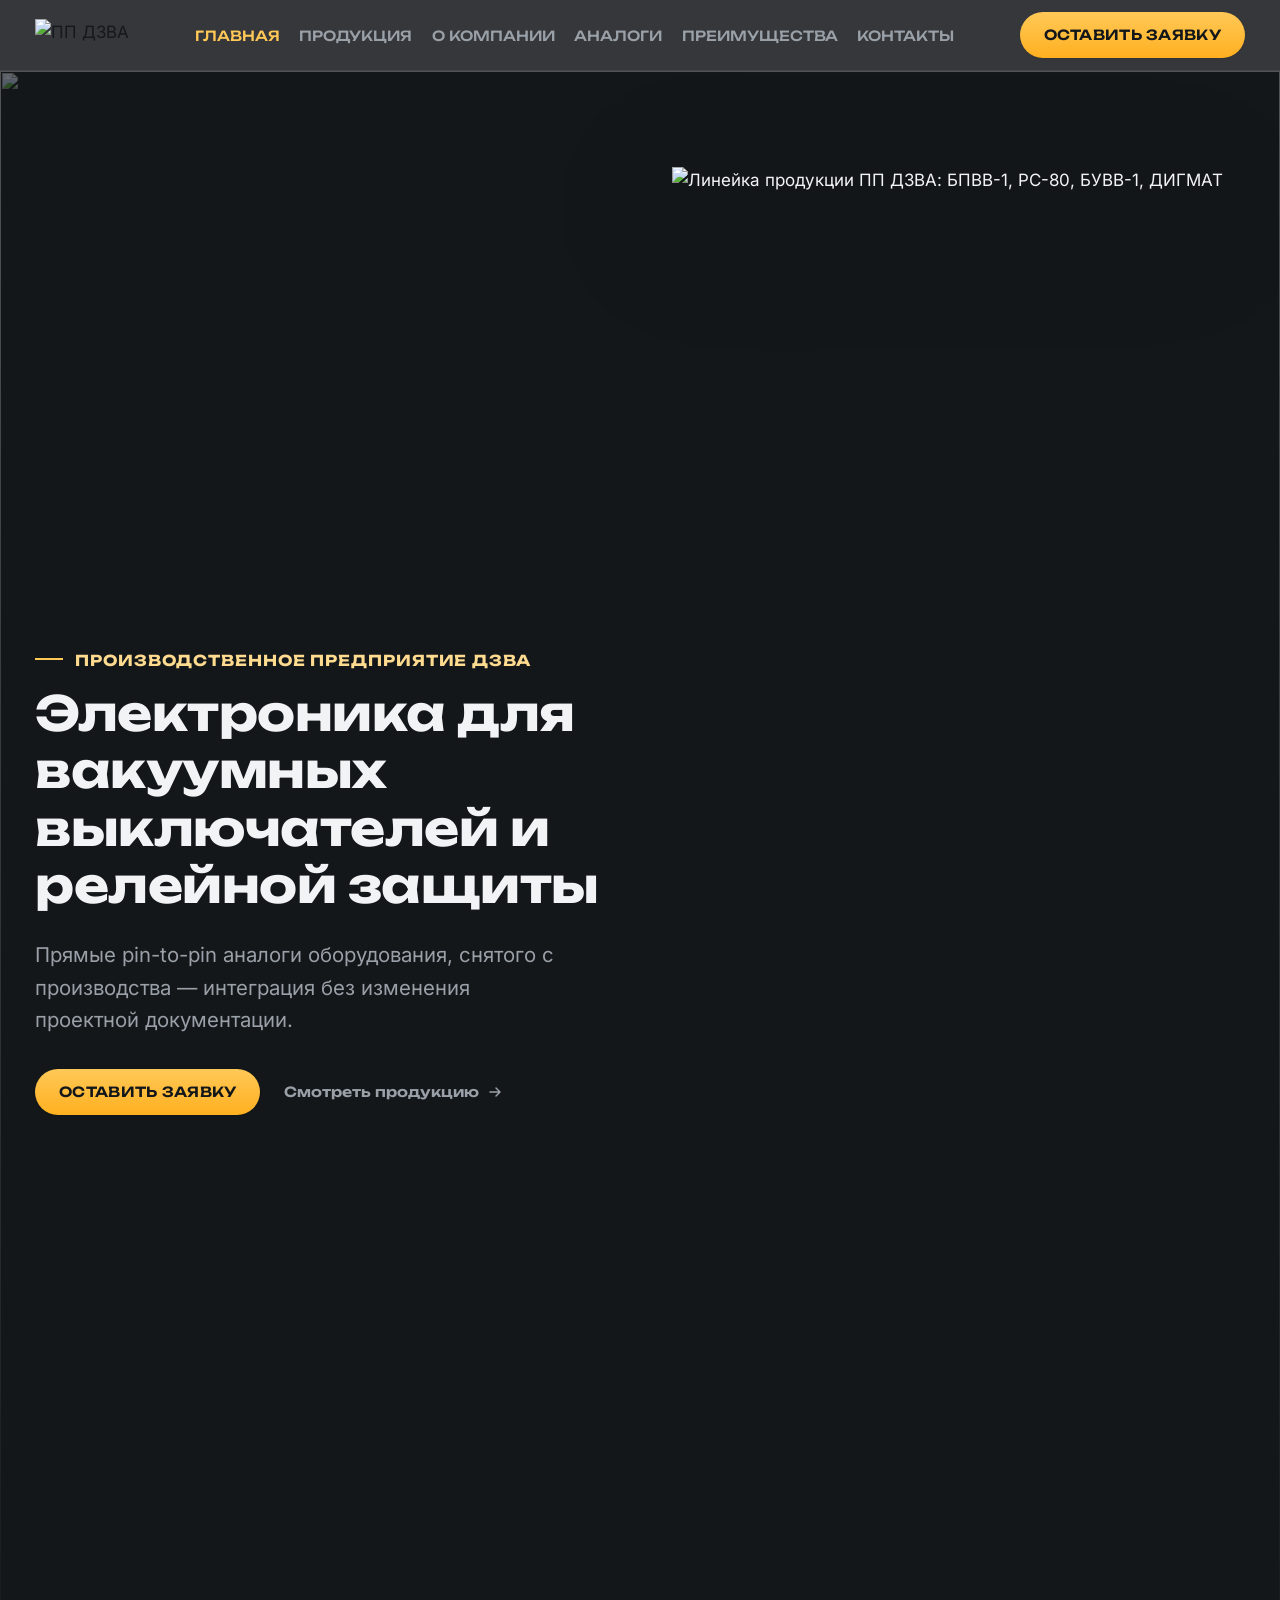
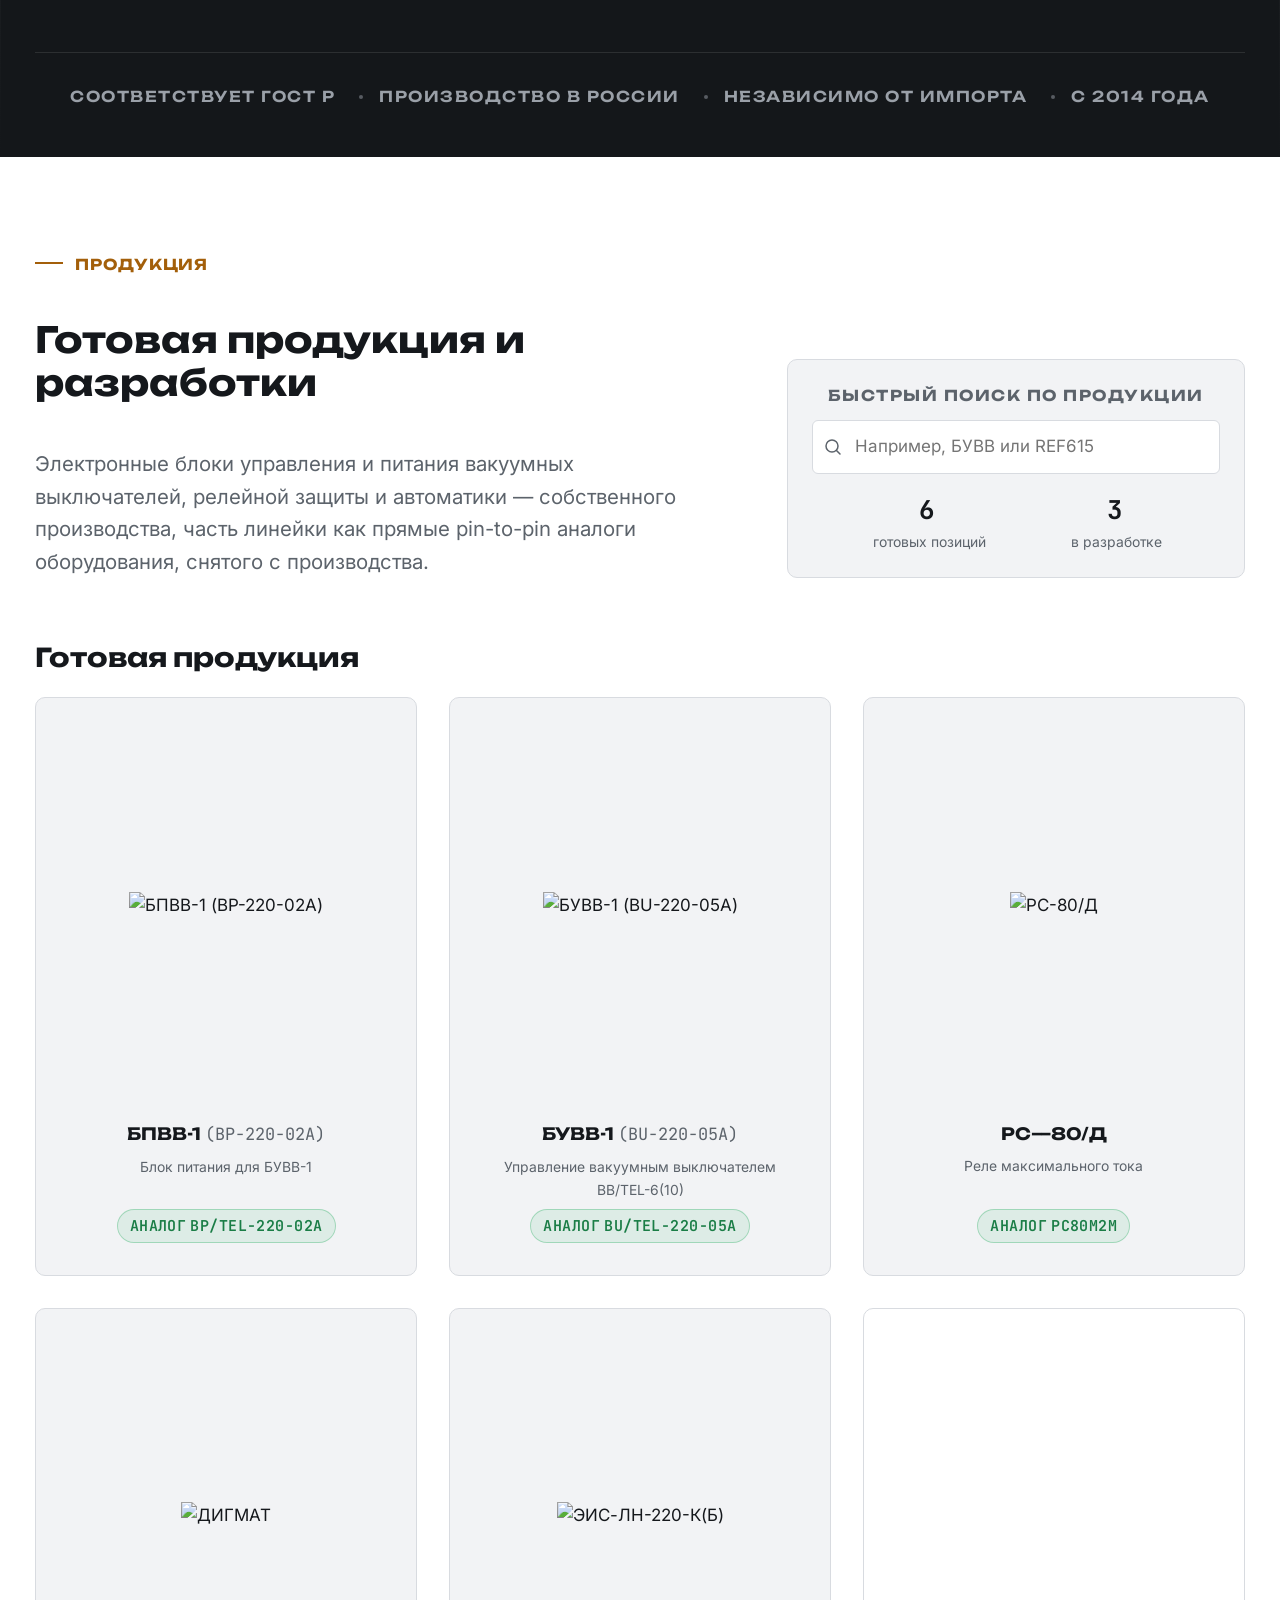
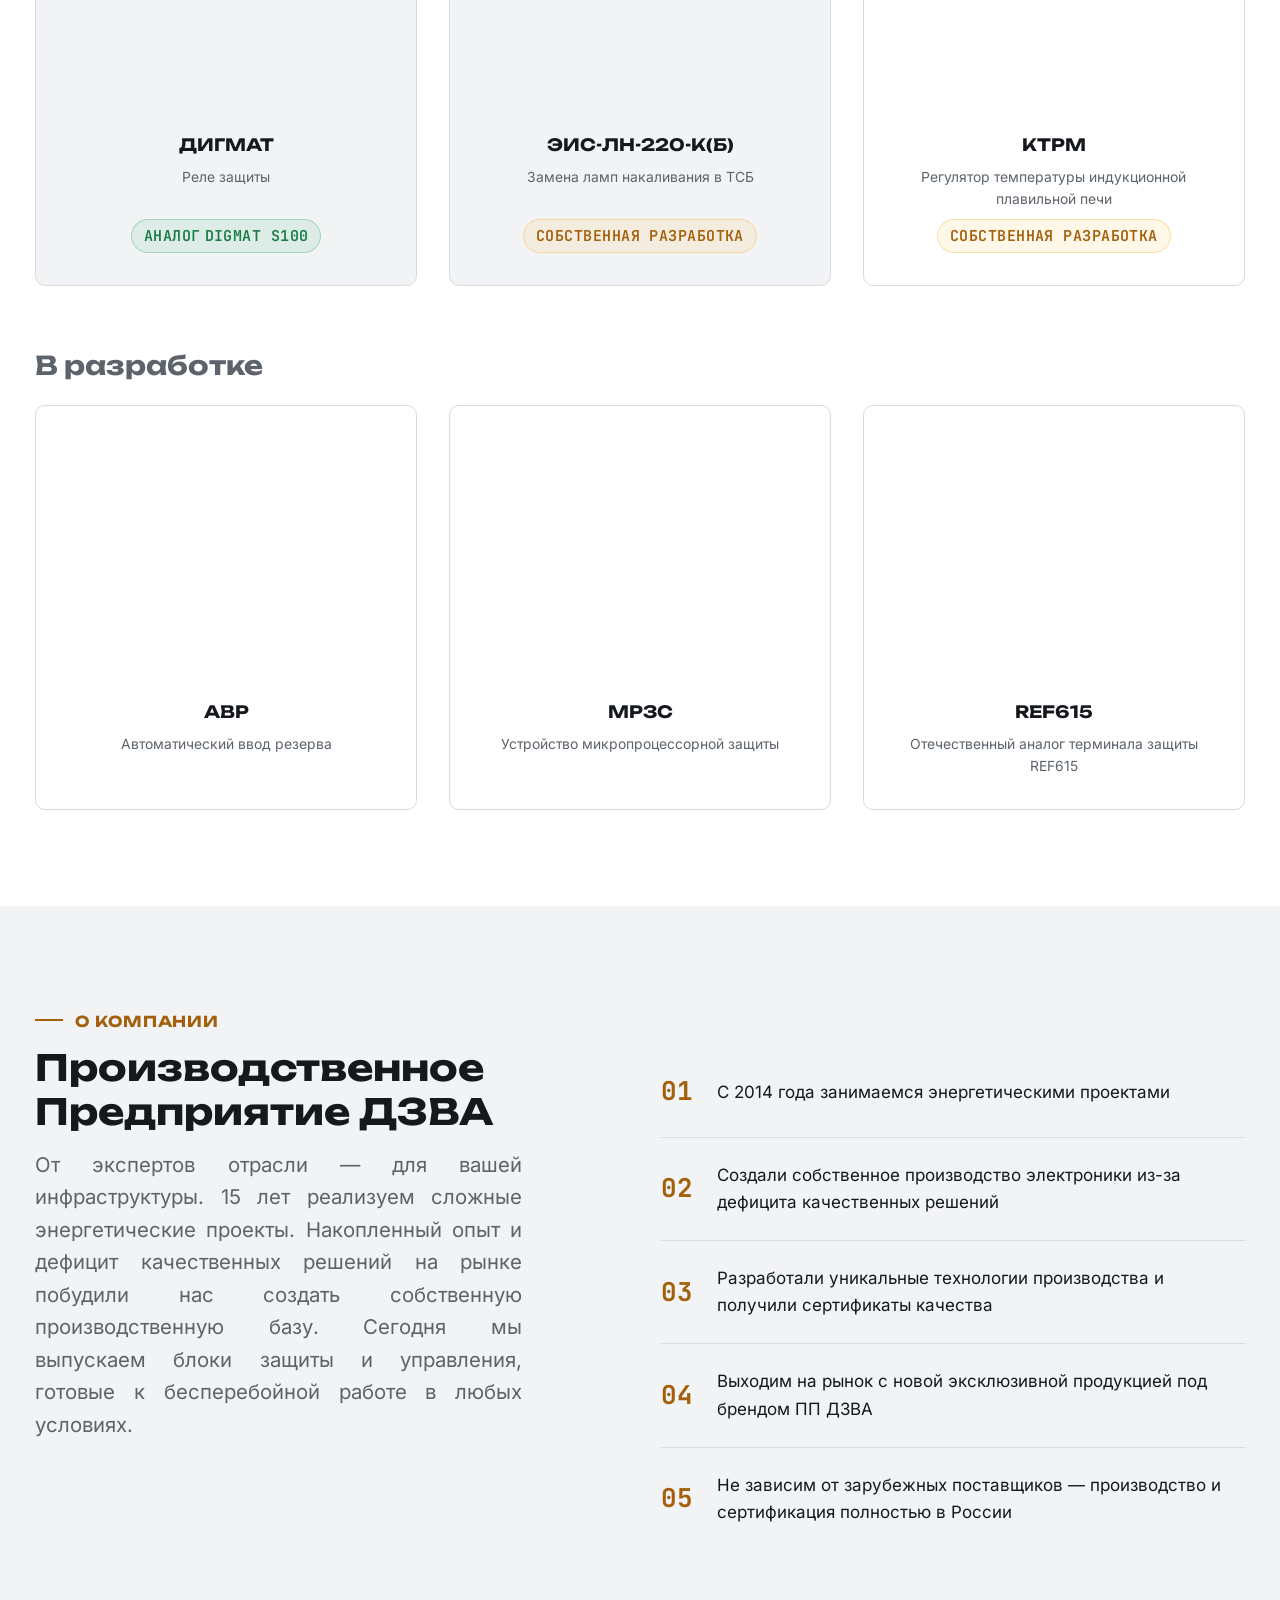
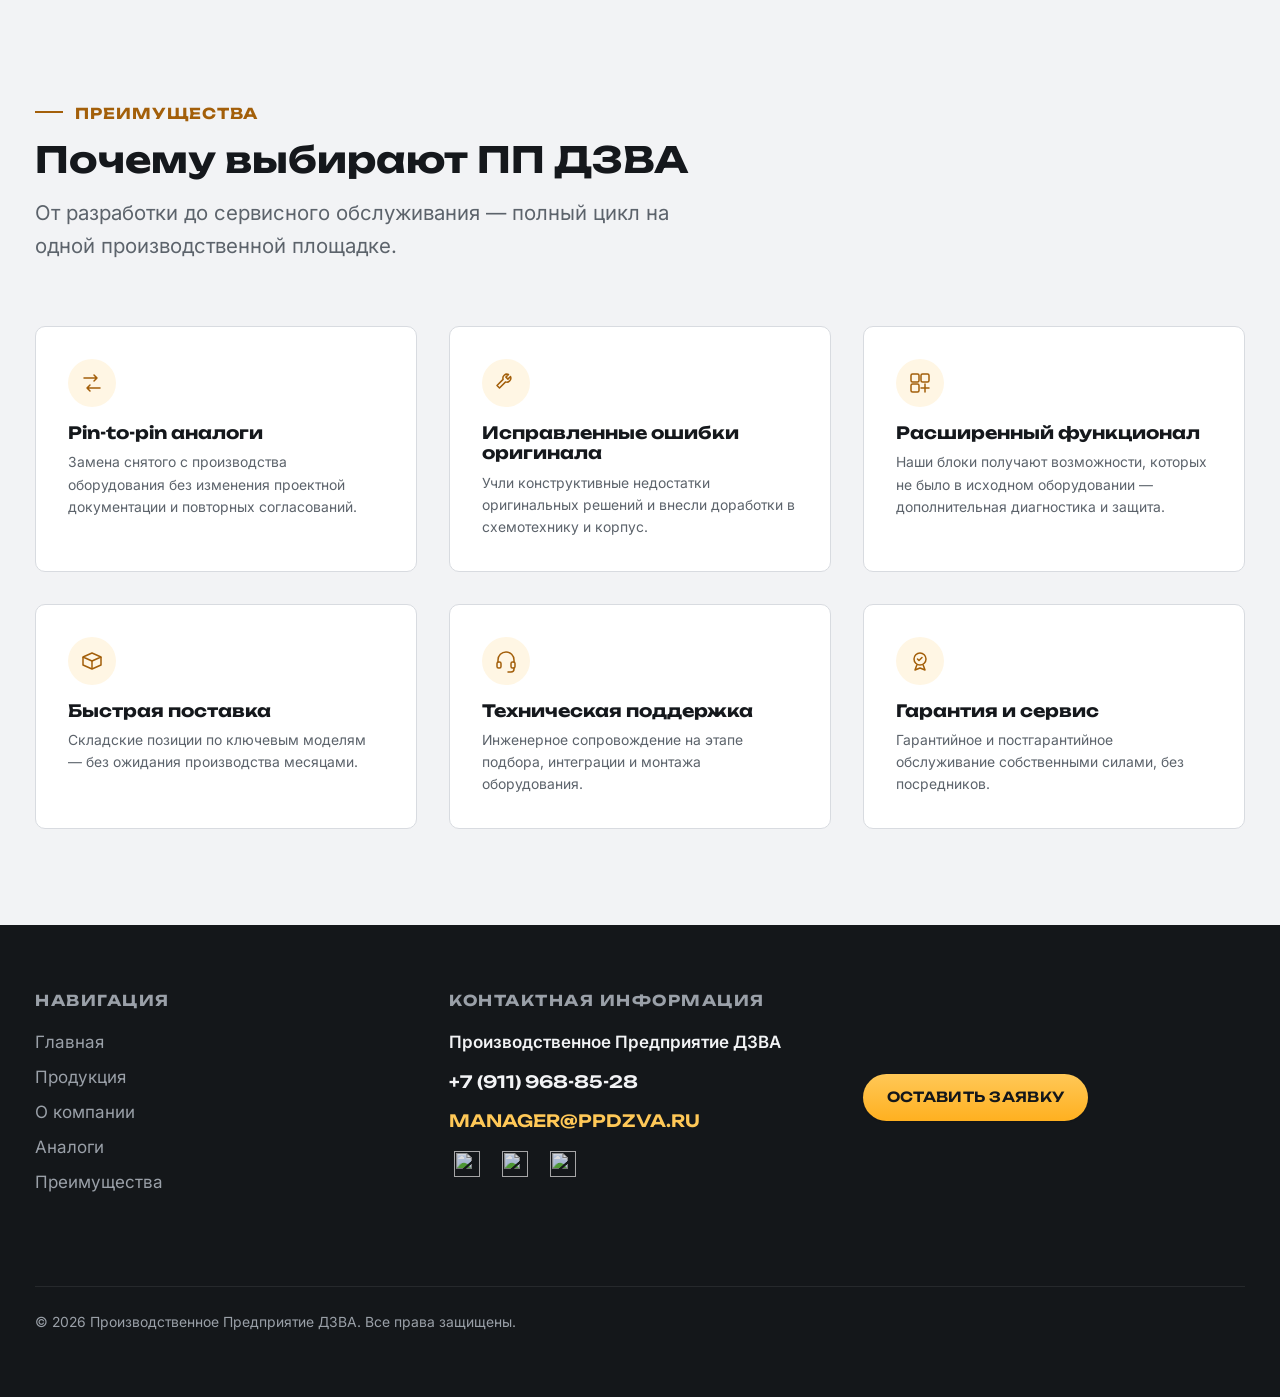
==== commit e762fc5e: "Пункт 13 ТЗ: производительность на всех 7 страницах Главная находка: карточки товаров и hero-картинк" ====
--- a/index.html
+++ b/index.html
@@ -17,7 +17,7 @@
     content="Pin-to-pin аналоги электронных блоков, снятых с производства или ушедших с рынка. Производство в России."
   />
   <!-- TODO: заменить на абсолютный URL после публикации сайта (домен ещё не определён) -->
-  <meta property="og:image" content="img/hero/product-lineup.png" />
+  <meta property="og:image" content="img/hero/product-lineup.webp" />
 
   <link rel="icon" href="img/icons/favicon.ico" />
   <link rel="stylesheet" href="css/fonts.css" />
@@ -27,11 +27,12 @@
   <link rel="stylesheet" href="css/home.css" />
 </head>
 <body>
+  <a href="#main" class="skip-link">Перейти к основному содержимому</a>
   <!-- Затемнение и попап заявки — общие на все страницы, поведение см. js/components/popup.js -->
   <div class="overlay" id="overlay"></div>
   <div class="popup" id="popup" role="dialog" aria-modal="true" aria-labelledby="popup-title">
     <button class="popup__close" type="button" data-popup-close aria-label="Закрыть">&times;</button>
-    <img src="img/icons/fz152-cat.png" alt="" class="popup__image" />
+    <img src="img/icons/fz152-cat.webp" alt="" class="popup__image" />
     <h2 id="popup-title" class="popup__title">Мы не собираем персональные данные</h2>
     <p class="popup__text">
       Мы честно пытались прочитать ФЗ-152, но уснули на второй странице. Чтобы не злить Роскомнадзор и крепко спать,
@@ -49,7 +50,7 @@
   <header class="site-header">
     <div class="container site-header__row">
       <a href="index.html" class="site-header__logo">
-        <img src="img/icons/logo-dzva.png" alt="ПП ДЗВА" class="site-header__logo-img" />
+        <img src="img/icons/logo-dzva.webp" alt="ПП ДЗВА" class="site-header__logo-img" />
       </a>
       <nav class="site-nav">
         <button class="site-nav__burger" type="button" aria-expanded="false" aria-controls="site-nav-list" aria-label="Открыть меню">
@@ -70,7 +71,7 @@
     </div>
   </header>
 
-  <main>
+  <main id="main" tabindex="-1">
     <!-- ============ HERO ============ -->
     <section class="hero" id="hero">
       <div class="hero__bg" aria-hidden="true">
@@ -99,10 +100,12 @@
         </div>
         <div class="hero__visual">
           <img
-            src="img/hero/product-lineup.png"
+            src="img/hero/product-lineup.webp"
             alt="Линейка продукции ПП ДЗВА: БПВВ-1, РС-80, БУВВ-1, ДИГМАТ"
             class="hero__visual-img"
             loading="eager"
+            width="1800"
+            height="1421"
           />
         </div>
       </div>
@@ -148,6 +151,7 @@
               />
             </div>
             <p class="products__finder-empty" data-search-empty hidden>Ничего не найдено — попробуйте другой запрос.</p>
+            <p class="visually-hidden" aria-live="polite" data-search-status></p>
             <div class="products__finder-stats">
               <span><strong>6</strong>&nbsp;готовых позиций</span>
               <span><strong>3</strong>&nbsp;в разработке</span>
@@ -159,7 +163,7 @@
         <div class="product-grid">
           <a href="products/bpvv.html" class="product-card">
             <div class="product-card__img-wrap">
-              <img src="img/products/bpvv/bpvv-card.png" alt="БПВВ-1 (BP-220-02A)" class="product-card__img" loading="lazy" />
+              <img src="img/products/bpvv/bpvv-card.webp" alt="БПВВ-1 (BP-220-02A)" class="product-card__img" loading="lazy" />
             </div>
             <p class="product-card__name">БПВВ-1 <span class="product-card__code">(BP-220-02A)</span></p>
             <p class="product-card__subname">Блок питания для БУВВ-1</p>
@@ -167,7 +171,7 @@
           </a>
           <a href="products/buvv.html" class="product-card">
             <div class="product-card__img-wrap">
-              <img src="img/products/buvv/buvv-card.png" alt="БУВВ-1 (BU-220-05A)" class="product-card__img" loading="lazy" />
+              <img src="img/products/buvv/buvv-card.webp" alt="БУВВ-1 (BU-220-05A)" class="product-card__img" loading="lazy" />
             </div>
             <p class="product-card__name">БУВВ-1 <span class="product-card__code">(BU-220-05A)</span></p>
             <p class="product-card__subname">Управление вакуумным выключателем <span class="nowrap">ВВ/TEL-6(10)</span></p>
@@ -175,7 +179,7 @@
           </a>
           <a href="products/rs80.html" class="product-card">
             <div class="product-card__img-wrap">
-              <img src="img/products/rs80/rs80-card.png" alt="РС-80/Д" class="product-card__img" loading="lazy" />
+              <img src="img/products/rs80/rs80-card.webp" alt="РС-80/Д" class="product-card__img" loading="lazy" />
             </div>
             <p class="product-card__name">РС—80/Д</p>
             <p class="product-card__subname">Реле максимального тока</p>
@@ -183,7 +187,7 @@
           </a>
           <a href="products/digmat.html" class="product-card">
             <div class="product-card__img-wrap">
-              <img src="img/products/digmat/digmat-card.png" alt="ДИГМАТ" class="product-card__img" loading="lazy" />
+              <img src="img/products/digmat/digmat1.webp" alt="ДИГМАТ" class="product-card__img" loading="lazy" />
             </div>
             <p class="product-card__name">ДИГМАТ</p>
             <p class="product-card__subname">Реле защиты</p>
@@ -409,6 +413,7 @@
   </noscript>
 
   <script src="js/components/burger-menu.js"></script>
+  <script src="js/components/focus-trap.js"></script>
   <script src="js/components/popup.js"></script>
   <script src="js/components/product-search.js"></script>
   <script src="js/components/gallery.js"></script>
--- a/css/base.css
+++ b/css/base.css
@@ -107,6 +107,26 @@
   border: 0;
 }
 
+/* Ссылка "Перейти к содержимому" — первый элемент в <body> на каждой странице,
+   позволяет клавиатурному пользователю пропустить шапку/меню (WCAG 2.4.1). */
+.skip-link {
+  position: absolute;
+  top: -100%;
+  left: var(--space-3);
+  z-index: var(--z-popup);
+  padding: var(--space-3) var(--space-5);
+  background: var(--color-ink-900);
+  color: var(--color-text-on-dark);
+  border-radius: var(--radius-md);
+  font-family: var(--font-heading);
+  font-size: var(--fs-small);
+  transition: top var(--duration-fast) var(--ease-standard);
+}
+
+.skip-link:focus-visible {
+  top: var(--space-3);
+}
+
 /* --- Контейнер --- */
 .container {
   width: 100%;
--- a/css/home.css
+++ b/css/home.css
@@ -416,7 +416,6 @@
 
 .products__finder-input:focus-visible {
   border-color: var(--color-signal-amber-700);
-  outline: none;
 }
 
 .products__finder-input::-webkit-search-cancel-button {
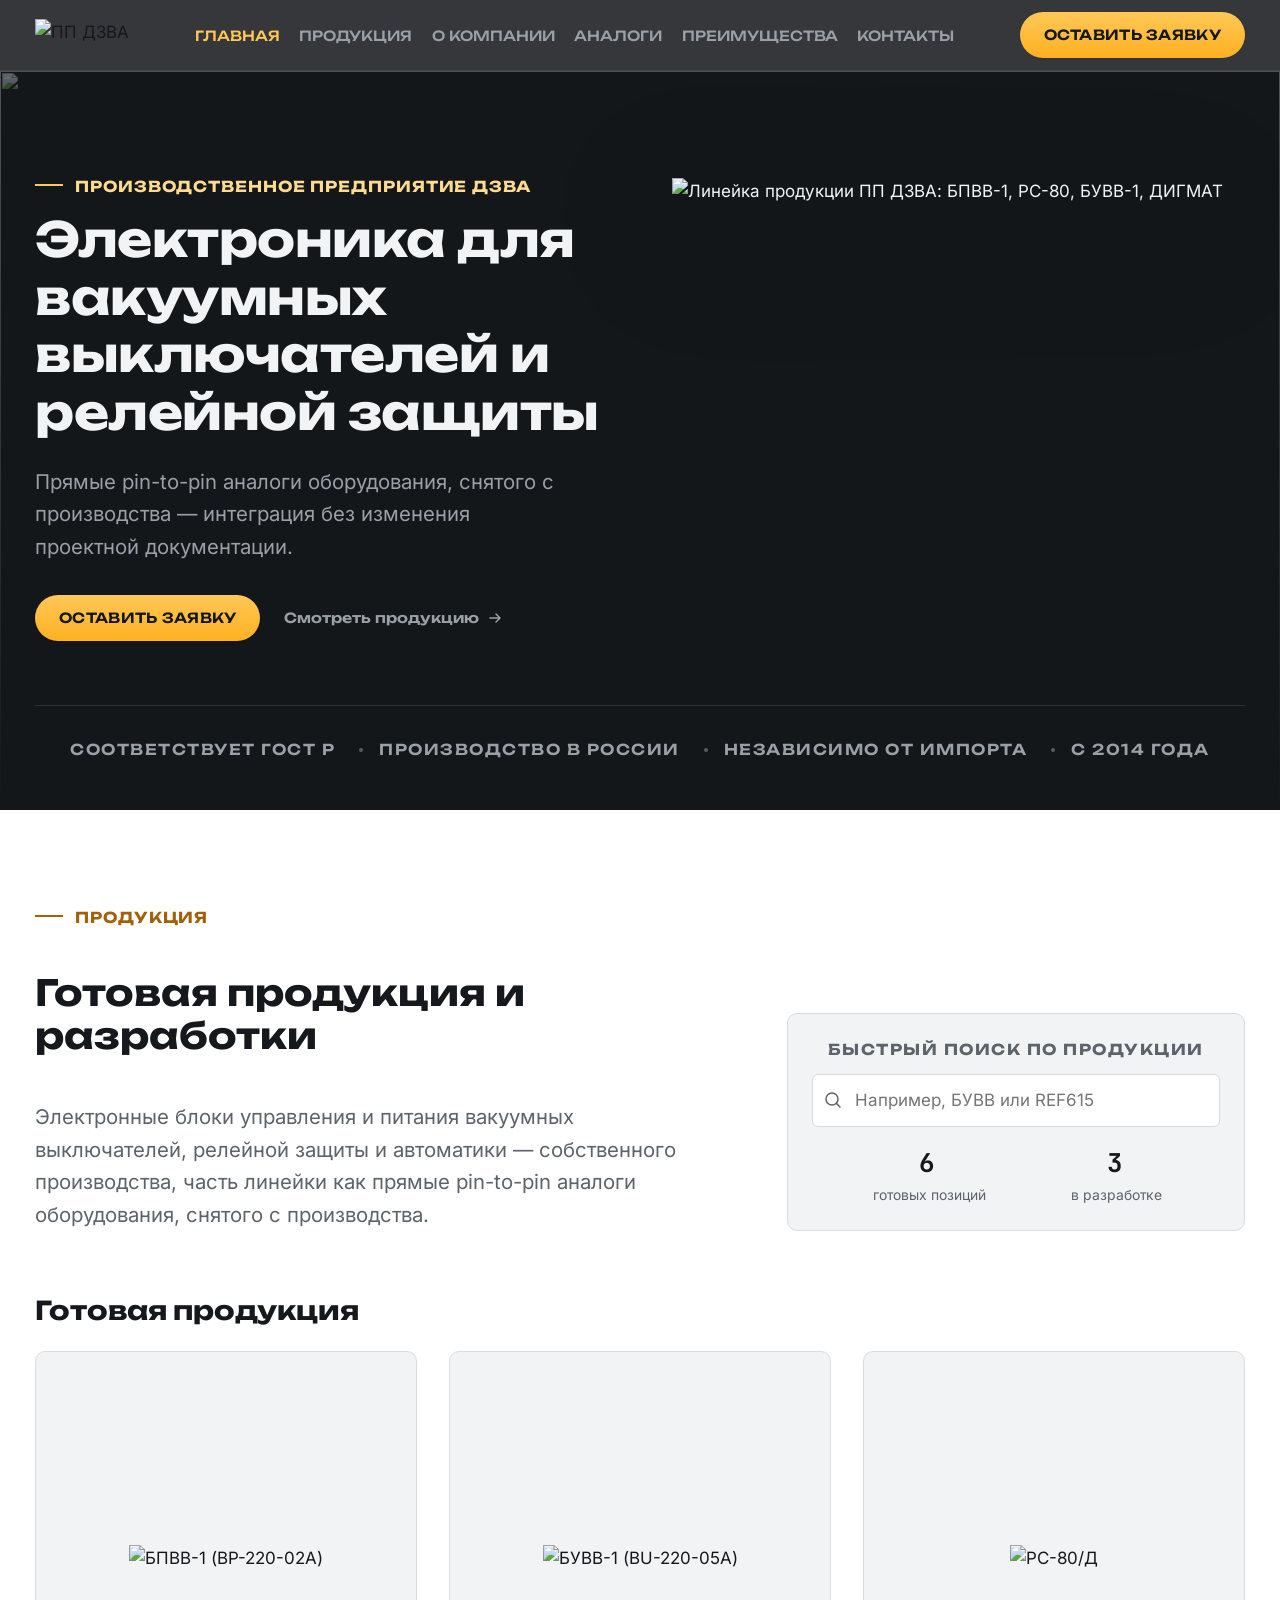
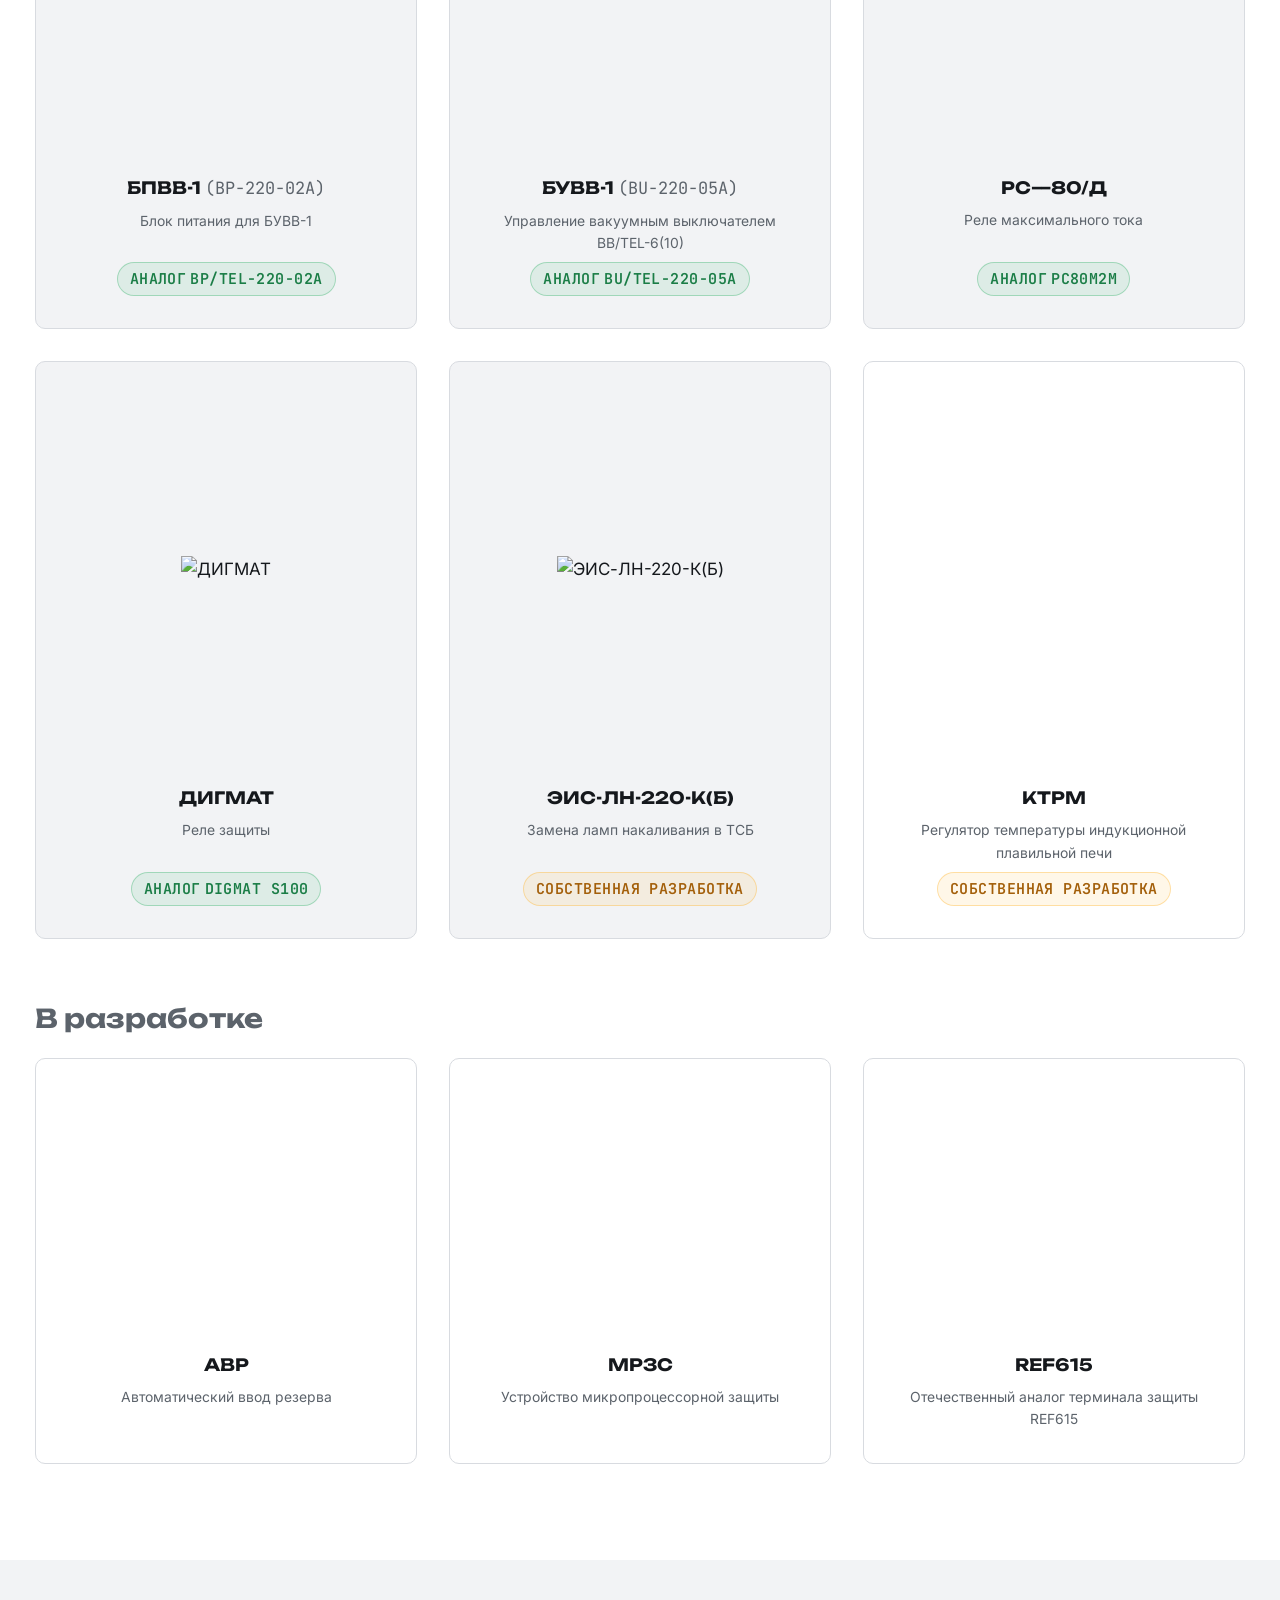
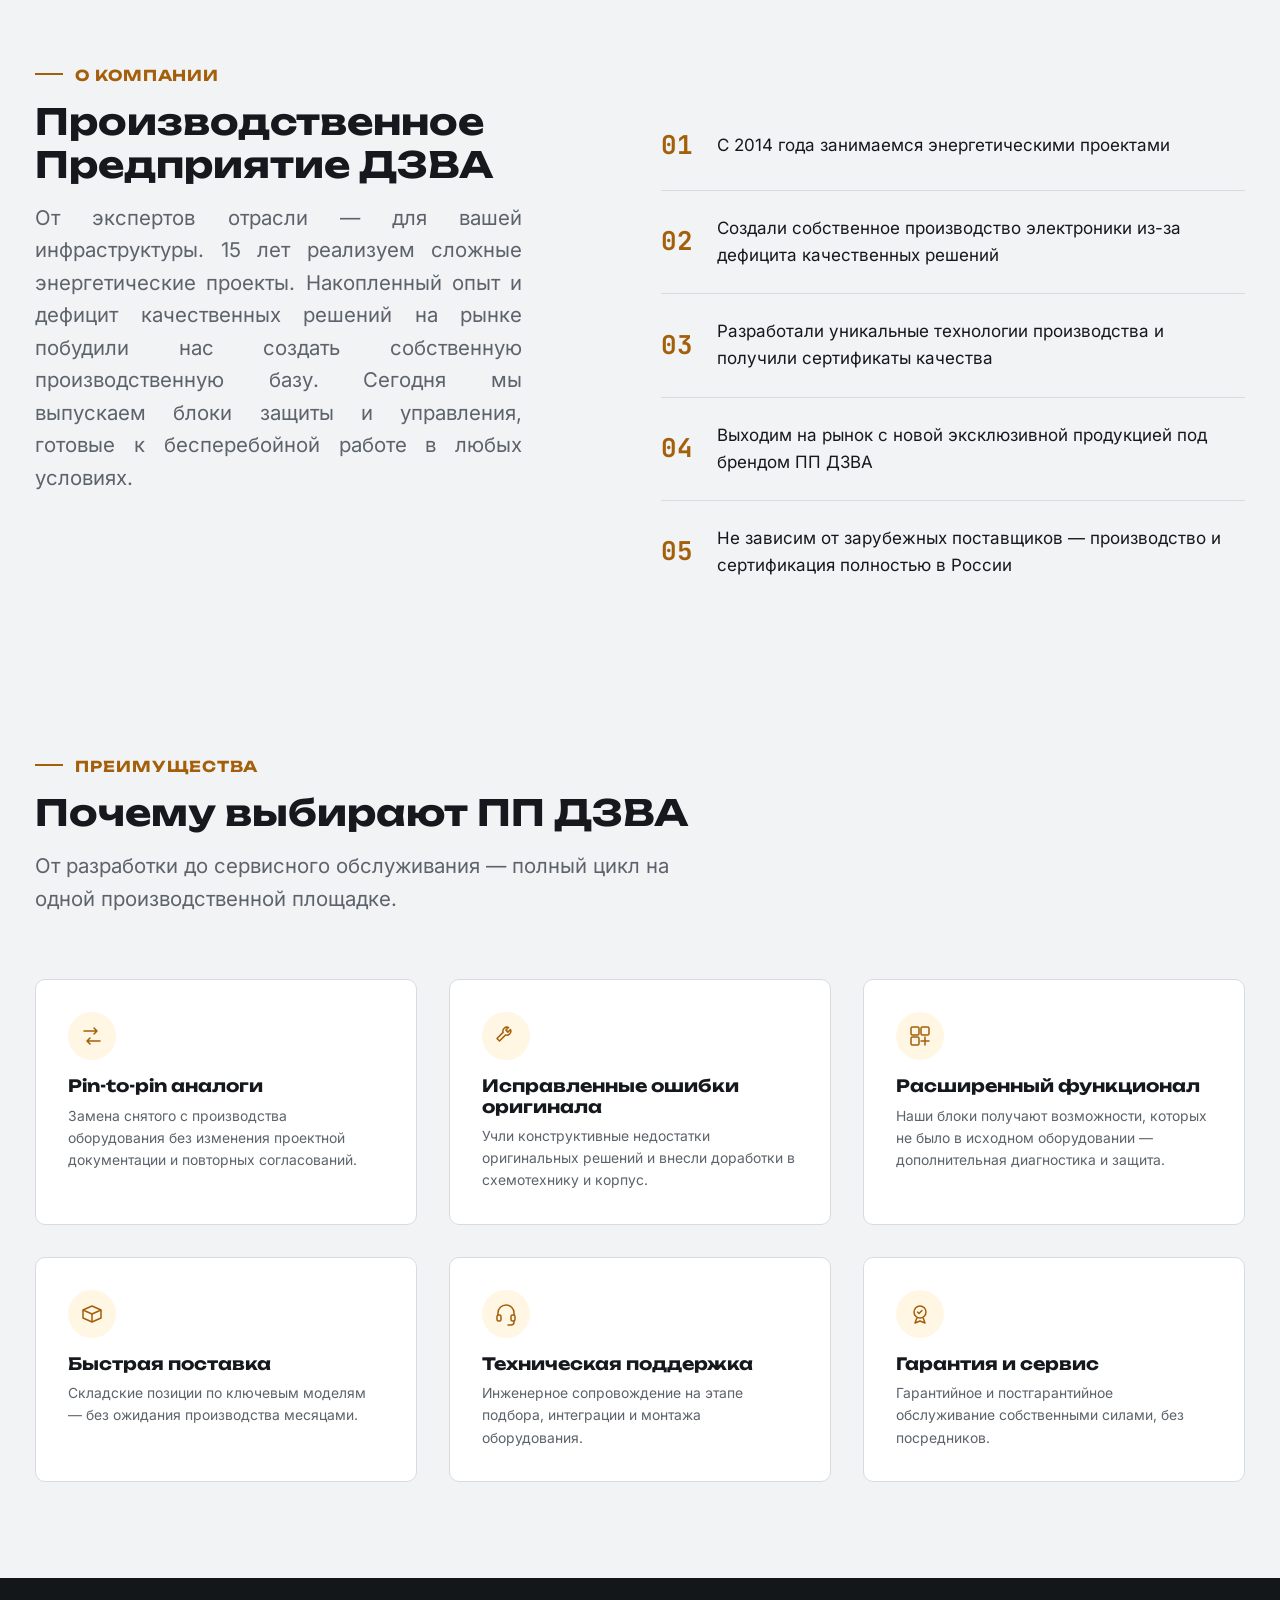
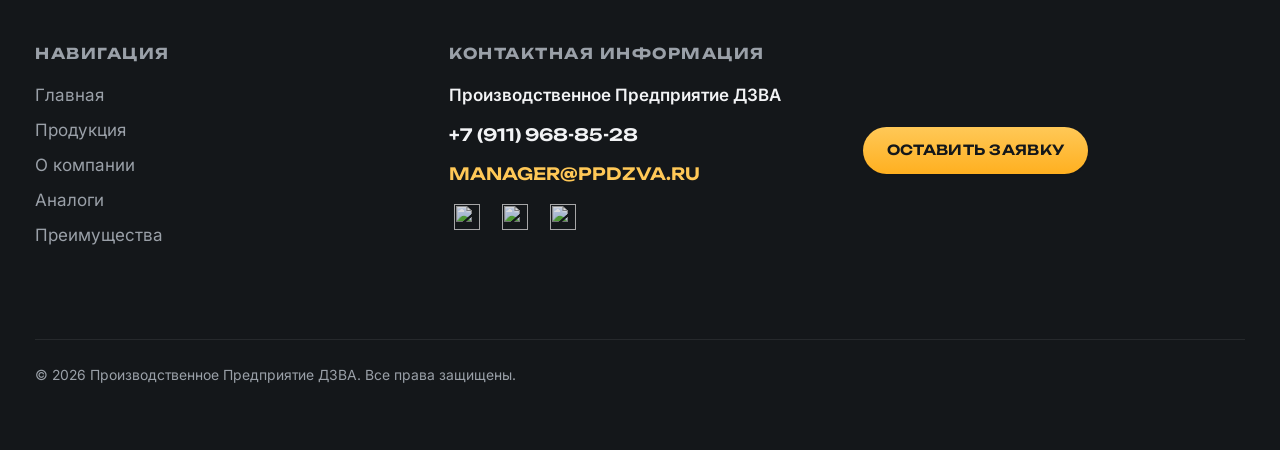
==== commit f372663c: "Подключить реальный счётчик Яндекс.Метрики (111879487) Заменена заглушка 12345678 в js/analytics.js " ====
--- a/index.html
+++ b/index.html
@@ -407,9 +407,8 @@
     </div>
   </footer>
 
-  <!-- TODO: заменить 12345678 на реальный номер счётчика Яндекс.Метрики (см. js/analytics.js) -->
   <noscript>
-    <div><img src="https://mc.yandex.ru/watch/12345678" style="position: absolute; left: -9999px" alt="" /></div>
+    <div><img src="https://mc.yandex.ru/watch/111879487" style="position: absolute; left: -9999px" alt="" /></div>
   </noscript>
 
   <script src="js/components/burger-menu.js"></script>
--- a/css/components.css
+++ b/css/components.css
@@ -878,6 +878,7 @@
   z-index: var(--z-overlay);
   background: rgba(20, 23, 26, 0.6);
   backdrop-filter: blur(2px);
+  -webkit-backdrop-filter: blur(2px);
   opacity: 0;
   visibility: hidden;
   transition: opacity var(--duration-base) var(--ease-standard), visibility var(--duration-base);
--- a/css/home.css
+++ b/css/home.css
@@ -131,6 +131,14 @@
      расчётом (~118% колонки); потолок 130% на сверхширoких экранах не изменился. */
   width: clamp(100%, calc(100% + 0.64 * (100vw - 1280px)), 130%);
   max-width: none;
+  /* height:auto обязателен — <img> теперь имеет HTML width/height (см. index.html,
+     добавлены для резервирования места под CLS). Без явного height:auto в CSS браузер
+     применяет height="1421" как есть (презентационная подсказка из атрибута), игнорируя
+     aspect-ratio, и картинка рендерится с фиксированной высотой 1421px независимо от
+     вычисленной по clamp() ширины — на широких экранах она становится непропорционально
+     огромной по высоте. height:auto возвращает высоту к auto, тогда её уже считает
+     aspect-ratio (тоже из width/height атрибутов) пропорционально текущей ширине. */
+  height: auto;
   filter: drop-shadow(0 32px 64px rgba(0, 0, 0, 0.5));
 }
 
